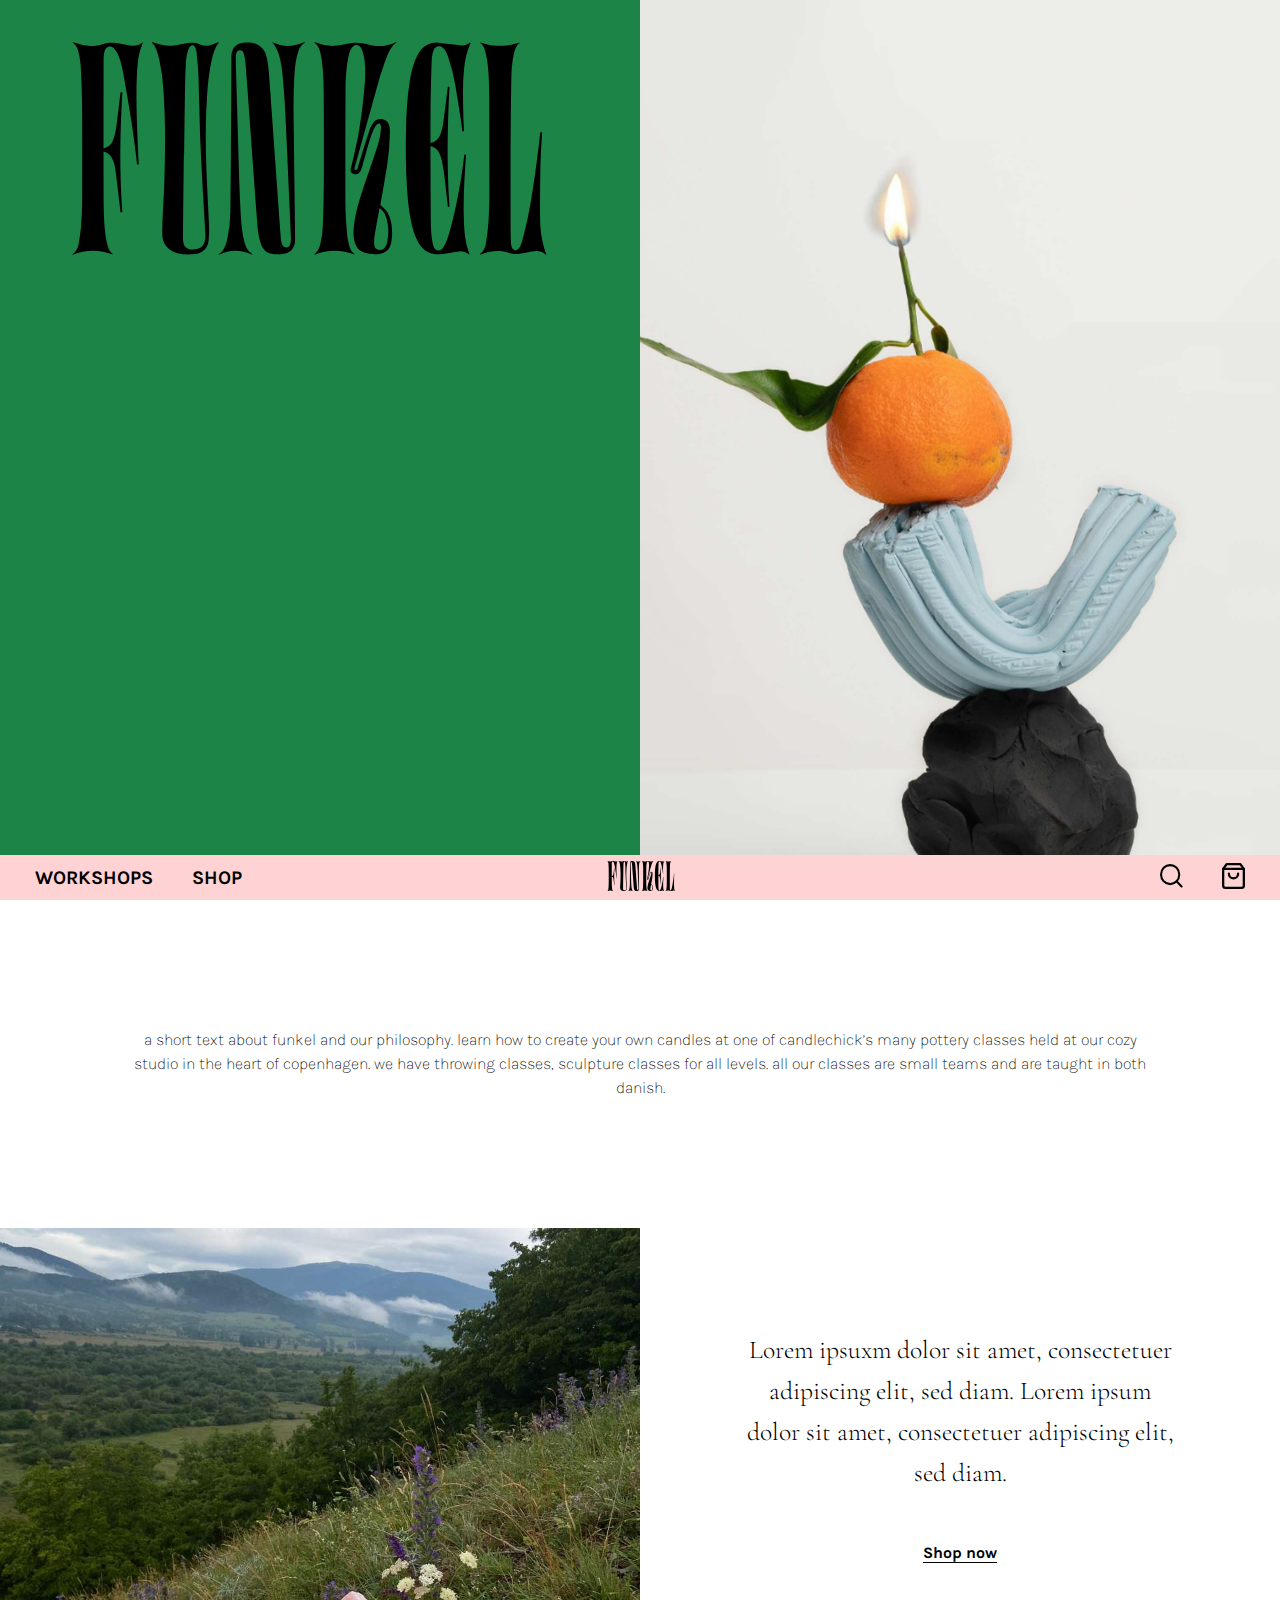
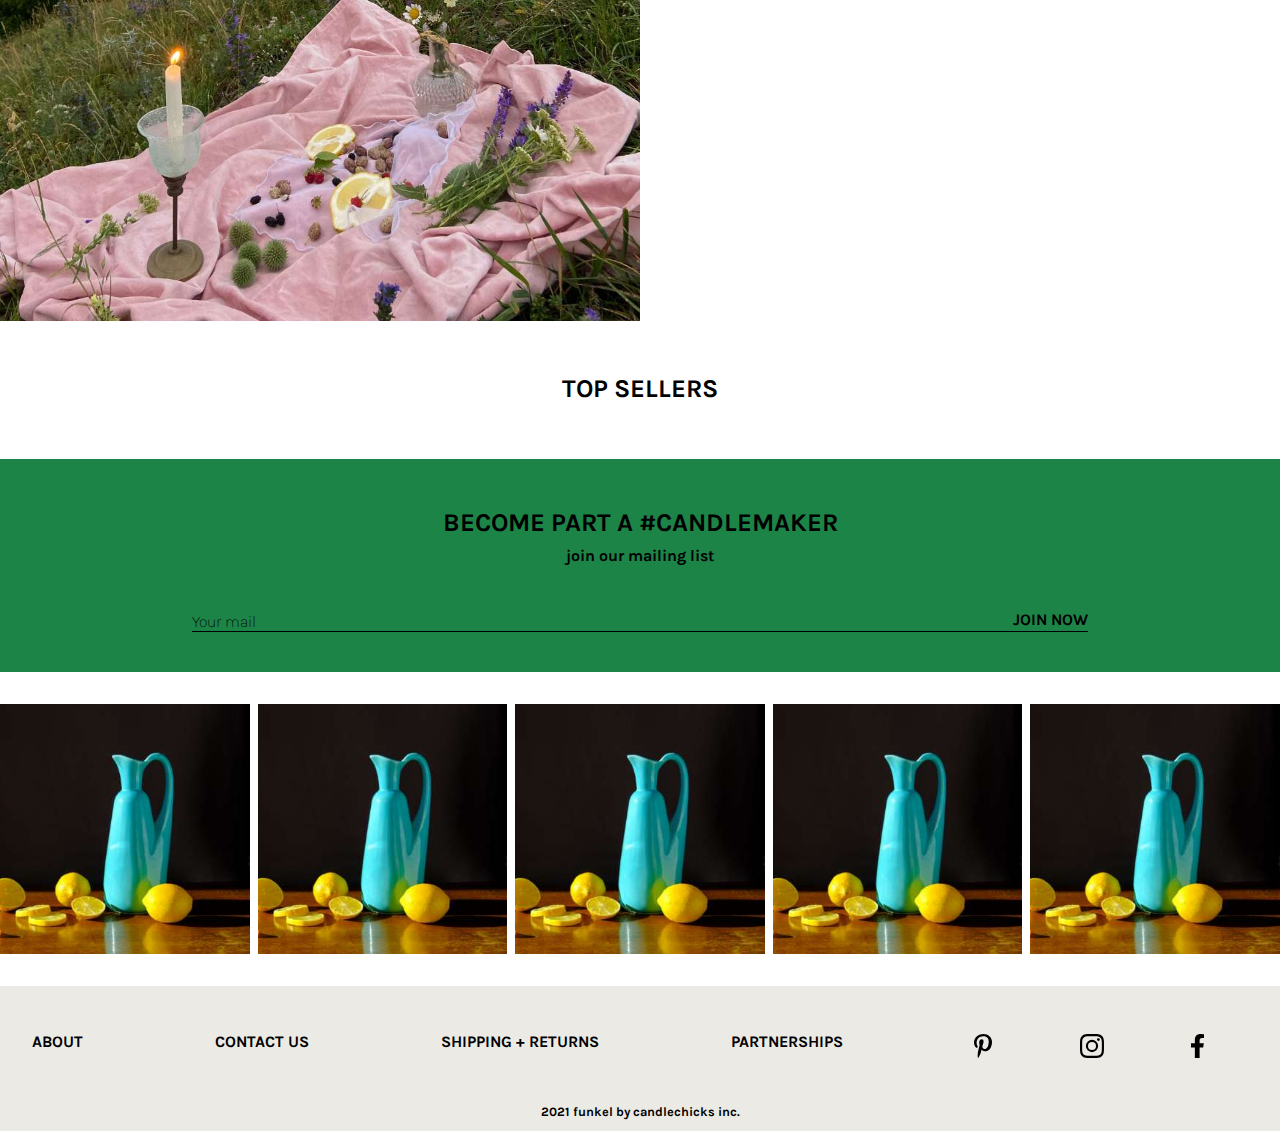
==== index.html @ 89925ea7 "mobile responsiveness + footer fixed" ====
<!DOCTYPE html>
<html lang="en">
  <head>
    <meta charset="UTF-8" />
    <meta name="viewport" content="width=device-width, initial-scale=1.0" />
    <title>Funkle - Home Page</title>
    <link rel="stylesheet" href="reset.css" />
    <link rel="stylesheet" href="style.css" />
    <link rel="stylesheet" href="home-style.css" />
    
  </head>
  <body>
    <section class="banner">
      <div class="greenBox"><img src=img/logo.svg>
        </div>
        <div  class="bannerImg"></div>
      </section>
      <header>
    <nav id="navbar" href="javascript:void(0)">
      <ul>
        <div class="navLeft"><li>
        <a href="">Workshops </a>
      </li>
        <li>
        <a class="navShop" href="">Shop
        </a>
      </li></div>
        <li><div class="logo">
        </a href=""><img src=img/logo.svg></div></div>
      </li>
        <div class="navRight"><li>
        <a href=""><img class="search" src=img/search.svg>
        </a>
        <li>
          <a href=""><img class="bag" src=img/shopping-bag.svg>
          </a>
      </li></div>
      </ul>
    </nav></header>
    <main>
        <h4 class="introText">A short text about Funkel and our philosophy. Learn how to create your own candles at one of Candlechick’s many pottery classes held at our cozy studio in the heart of Copenhagen. We have throwing classes, sculpture classes for all levels. All our classes are small teams and are taught in both Danish.</h4>
      <section class="moodBanner1"> 
      <div  class="bannerImg1"><img src=img/picnic.jpg alt="Orange whack candle">
        </div>
        <div class="beigeBox">
        <h2>Lorem ipsuxm dolor sit amet, consectetuer adipiscing elit, sed diam.
          Lorem ipsum dolor sit amet, consectetuer adipiscing elit, sed diam. </h2>
          <a>Shop now</a>
      </div>
      </section>
      <h1 class="h1TopSellers">Top sellers</h1>
      <section id="topSeller">
        <template id="producttemplate1">
          <article class="product">
              <a href="productview.html"
                ><div class="container">
                  <img
                    src="https://kea-alt-del.dk/t7/images/webp/640/1561.webp"
                    alt="women sweat proof t-shirt"
                  />
                </div>
                <div class="info">
                  <h3 class="h3style">Delhi</h3>
                  <p class="price">150KR</p>
                  <p class="collection">Pillar Collection</p>

                </div>
              </a>
            </article></template></section>
    </main>
    <footer>
      <div class="emailBanner">
        <h1 class="h1Email">BECOME PART A #CANDLEMAKER</h1>
        <h3 class="h3Email">Join our mailing list</h3>
        <div class="wrapEmailInput"><div class="emailInput"><p class="yourMail">Your mail</p><h3 class="joinNow">Join now</h3></div></div>
      </div>
      <div class="wrapper">
      <ul class="ul1">
      <li class="footerImg"><img src="img/footer-img.jpg"></li>
      <li class="footerImg"><img src="img/footer-img.jpg"></li>
      <li class="footerImg"><img src="img/footer-img.jpg"></li>
      <li class="footerImg" class="mobileHide"><img src="img/footer-img.jpg"></li>
      <li class="footerImg" class="mobileHide"><img src="img/footer-img.jpg"></li>
    </ul>
  </div>
      <div class="wrapperFooter">
      <ul class="ul2"><li class="footerInfo"><h3>About</h3></li>
    <li class="footerInfo"><h3>Contact us</h3></li>
    <li class="footerInfo"><h3>Shipping + returns</h3></li>
    <li class="footerInfo"><h3>Partnerships</h3></li></ul>
    <ul class="ul3"><li class="social"></li>
    <li class="social"><img src="img/pinterest-icon.svg"></li>
    <li class="social"><img src="img/instagram-icon.svg"></li>
    <li class="social"><img src="img/facebook-icon.svg"></li></ul></div>
  <h3 class="signature">2021 Funkel by Candlechicks Inc.</h3>
  </footer>
    <script src="nav.js"></script>
    <script src="topsellers.js"></script>
  </body>
</html>
---- style.css ----
@import url("https://fonts.googleapis.com/css2?family=Cormorant+Garamond&family=Karla:wght@300;700&display=swap");

* {
  box-sizing: border-box;
}
html {
  height: 100%;
width: 100vw;
overflow-x: hidden;}

img {
  max-width: 100%;
  height: auto;
}

:root {
  --bg-color: White;
  --link-color: rgb(36, 36, 36);
  --link-hover-color: black;
  --color-1: black;
  --color-2: #ffd3d3;
  --color-3: #1d8447;
  --color-4: #ed8012;
  --color-5: #ebeae5;
  --primary-font: "Karla", sans-serif;
  --secondary-font: "Cormorant Garamond", serif;
  --font-style: normal;
  --text-transform: uppercase;
  --main-text-color: black;
  --white-space: 1rem;
}
html {
  margin: 0;
  padding: 0;
}
body {
  margin: 0 0 0 0;
}
main {
  margin: 0 0 0 0;
  font-family: var(--primary-font);
  color: var(--color-1);
}

a {
  display: block;
  text-align: center;
  font-family: var(--primary-font);
  color: var(--color-1);
  text-decoration: underline;
  text-underline-position: under;
  font-weight: 700;
  font-size: 1em;
}

a:hover {
  font-style: italic;
  text-decoration: underline;
  text-underline-position: under;
}

/* sticky main nav below */

nav li a {
  list-style-type: none;
  display: block;
}

nav {
  position: absolute;
  width: 100vw;
  bottom: 0;
  z-index: 99;
}

.sticky {
  position: fixed;
  top: 0;
  width: 100%;
}

nav a {
  text-transform: uppercase;
  display: block;
  text-decoration: none;
  text-underline-position: under;
  padding: 0em 1em;
  display: inline-block;
  font-size: 1.2em;
}
nav ul {
  padding: 0vw;
  display: grid;
  grid-template-columns: 1fr 1fr 1fr;
  background-color: var(--color-2);
}

.navLeft {
  display: inline-flex;
  align-items: center;
  padding-left: 1em;
}

.navRight {
  display: inline-flex;
  align-items: center;
  justify-content: flex-end;
  padding-right: 1em;
}
.navRight li a {
  float: right;
  height: auto;
}

.bag {max-width: 1.2em;
  min-width: 1em;
}
.search {max-width: 1.2em;
  min-width: 1em;
}

.logo {text-align: center;
  height: 3em;
  margin-bottom: -0.2em;
}

.logo img {height: 100%;}
a .link {
  text-align: center;
}

/* burger menu below */
#menuToggle {
  position: absolute;
  z-index: 1;
  -webkit-user-select: none;
  user-select: none;
}

#menuToggle a {
  text-decoration: underline;
  color: #232323;
  transition: color 0.3s ease;
}

#menuToggle input {
  width: 40px;
  height: 34px;
  position: absolute;
  display: block;
  top: -10px;
  left: -5px;
  cursor: pointer;
  opacity: 0;
  z-index: 2;
  -webkit-touch-callout: none;
}

#menuToggle input:checked ~ ul {
  transform: none;
}
#menuToggle span {
  display: block;
  width: 34px;
  height: 3px;
  margin-bottom: 8px;
  position: relative;
  background: black;
  z-index: 1;
  transition: transform 0.3s ease-out;
  opacity: 0.3s ease;
}

#menuToggle span:first-child {
  transform-origin: bottom left;
}

#menuToggle span:nth-last-child(2) {
  transform-origin: bottom left;
  transform-origin: center;
}

#menuToggle input:checked ~ span {
  opacity: 1;
  transform-origin: center;
  transform: translate(0%, 350%) rotate(45deg);
  background: black;
}

#menuToggle input:checked ~ span:nth-last-child(3) {
  opacity: 0;
  transform: rotate(0deg);
}

#menuToggle input:checked ~ span:nth-last-child(2) {
  transform: translate(0%, -350%) rotate(-45deg);
}

#menu {
  display: grid;
  text-align: left;
  position: absolute;
  width: 100vw;
  margin: -4em 0vw 0vw -4em;
  padding: 20vw;
  background: #ededed;
  list-style-type: none;
  --webkit-font-smoothing: antialiased;
  transform-origin: 0% 0%;
  transform: translate(-100%, 0);
  transition: transform 0.4s ease-in-out;
}

#menu li {
  padding: 10px 0;
  font-size: 1em;
  display: inline;
}

button {
  border: 2px solid var(--color-1);
  padding: 1em 1.2em;
  border-radius: 1.5em;
  text-align: center;
  text-decoration: none;
  font: 1.25em/1 var(--primary-font);
  font-weight: bold;
  letter-spacing: 0.03em;
  text-transform: uppercase;
  transition: all 0.2s ease;
  cursor: pointer;
  margin: 1em 1em 1em 0em;
}

button:hover {
  background-color: var(--color-1);
  color: var(--bg-color);
  transform: scale(1.03);
}

button:active {
  background-color: var(--bg-color);
  color: var(--color-1);
}

button:focus,
button:active,
button:focus-within {
  outline: 0;
}

h1 {
  font-family: var(--primary-font);
  font-weight: bold;
  text-transform: uppercase;
  font-size: 1.6em;
}

h2 {
  padding: 4em 4em 2em 4em;
  font-family: var(--secondary-font);
  font-weight: 300;
  font-size: 1.6em;
  line-height: 1.6em;
  text-align:center;
}

h3 {
  font-size: 1em;
  font-family: var(--primary-font);
  font-weight: 300;
  text-transform: uppercase;
  font-weight: bold;
}

h4 {
  font-family: var(--primary-font);
  text-transform: uppercase;
  text-align: center;
  font-size: 1em;
  line-height: 1.5em;
  font-weight: bold;
}

h5{
  font-size: .8em;
  padding-left: .8em;
  line-height: 1.5em;
}


p {
  font-family: var(--primary-font);
  font-size: 1em;
  font-weight: 200;
  line-height: 1.2em;
}

/*footer styling below*/

.wrapEmailInput {display: grid;
  grid-template-columns: repeat(1fr);
  grid-template-areas:
  ". ym .";
}

.emailInput {grid-template-areas:ym;
  border-bottom: 1px black solid; }

.emailBanner {
  background-color: var(--color-3);
  padding-bottom: 2em;
  margin-bottom: 2em;
margin-top:2em}

.h1Email {text-align: center;
  padding-top: 2em;
  padding-bottom: 0.5em;}

.h3Email {text-align: center;
  text-transform: lowercase;padding-bottom: 3em;
;}

.wrapperFooter { display: grid;
  width: 100%;
  grid-template-columns: 4fr 2fr;
  padding: 2em;
  background-color: var(--color-5);
  padding-top: 3em;
}

.wrapEmailInput {/* text-align: center; */
   display: grid;
  grid-template-columns: 1fr 70vw 1fr;
  grid-template-areas:
  ". ei .";
}  

.emailInput {grid-area:ei;
  display: inline-flex;
  flex-wrap: wrap;
justify-content: space-between;
margin-bottom: 0.5em;}
.ul1  {display: grid;
  width: 100vw;
  grid-template-columns: 1fr 1fr 1fr 1fr 1fr;
  grid-column-gap: 0.5em;
}

.ul1 li {
  display: inline-flex; padding-bottom: 2em;
  }

.ul2 {display: flex;
  flex-wrap: wrap;
  justify-content: space-between;
}

.ul3 {display: flex;
  flex-wrap: wrap;
  justify-content: space-around;
}

.ul3 img {max-height: 1.5em;}

.signature {font-size:0.8em; text-align: center;text-transform: lowercase;padding: 1em;background-color: var(--color-5)};

@media only screen and (max-width: 700px) { 
  h2, h3, h4, h5, p {
  font-size: 1em;}
}
---- home-style.css ----
/* img {
  max-width: 100%;
  height: auto;
} */

main {overflow-x: hidden;}


.banner {display: grid;
  grid-template-columns: 1fr 1fr;
  overflow: hidden;
  height: 100vh;
}
  
  .bannerImg {
  background-image: url(img/home-whack6.jpg);
  background-attachment:scroll;
  transform: scale(1.5);
    background-position: center center;
    z-index: 2;
    background-repeat: no-repeat;
    background-size: cover;
    height: 100%;
    width: 100%;
    margin-top: -8em;
    
  }

.greenBox {
  top: 0;
  background-color: var(--color-3);
  z-index: 4;
  height: 100%;
  width: 100%;
   }

.greenBox img { position: absolute;
height: 26.5vw;
width: auto;



/* 
.bannerImg {
  background-color: var(--color-6);
  height: 100vh;
}

.bannerImg img {
  /* padding-top: -2em; */
  /* margin-top: calc(0
  .9em - 11vw);  */
  /* max-height: 100%;
  transform: scale(2); */
  
}

.moodBanner1 {
  display: grid;
  grid-template-columns: 1fr 1fr;
}

.beigeBox {
  background-color: var(--color-6);
  z-index: 3;
}

h4 {text-transform: lowercase;
  font-weight: lighter;
  margin: 10vw;
}

/*styling top sellers*/



#wrapper {
  background-color: var(--color-4);
  padding-top: 20px;
  padding-bottom: 20px;
  margin: 0 0 0 0;
}
#wrapper p {
  font-family: var(--secondary-font);
  font-size: 1em;
  text-align: center;
  padding: 0 10vw 0 10vw;
}

#filtersandproductlist {
  display: grid;
  grid-template-columns: 1fr 3fr;
}
#filters {
  padding: 12px 50px;
}

#productlist {
  display: grid;
  grid-template-columns: repeat(auto-fit, minmax(300px, 1fr));
  grid-gap: 1rem;
}

/* product */

.h1TopSellers {text-align: center;padding-top: 2em; padding-bottom:1em;}

article img {
  max-width: 100%;
}
.product a {
  text-decoration: none;
  text-underline-position: none;
}
.product {
  /* margin: 1rem 0.2rem; */
}
.info {
  display: grid;
  grid-template-columns: 4fr 1fr;
  text-align: left;
}
 .container img {width: 100%;}  

.container {background-color:var(--color-5);
  max-height: 100%;height: calc((100vw - 1.5em)/4*(1.2));
  overflow:hidden;}
article h2 {
  font-size: 1.2rem;
  margin-top: 0;
  margin-bottom: 5px;
  font-family: var(--primary-font);
  font-weight: 300;
  font-weight: bold;
}

article .collection {
  margin-top: 5px;
}

.h3style {
  margin-top: 0;
  margin-bottom: 5px;
}
#filters ul {
  list-style: none;
}

#topSeller {
  display: grid;
  width: 100vw;
  grid-template-columns: 1fr 1fr 1fr 1fr;
  grid-column-gap: 0.5em;
}

  @media only screen and (max-width: 700px) {
    .banner {
      display: flex;
      flex-wrap: wrap;
      overflow: hidden;
    }
      
    .mobileHide {display: none;}

      .bannerImg { transform: scale(1);
      background-image: url(img/home-whack6.jpg);
      background-attachment:scroll;
        background-position: center center;
        z-index: 2;
        background-repeat: no-repeat;
        background-size: cover;
        height: 100%;
        width: 100%;
        margin-top: -10em;
      }
  
    .greenBox {
      top: 0;
      background-color: var(--color-3);
      z-index: 4;
      height: 40%;
      width: 100%;
       }

    .greenBox img { position:relative; display: inline-flex;
      align-items: center;
    height: 100%;
  width: 100%;}

    h1 {
      font-family: var(--primary-font);
      font-weight: bold;
      text-transform: uppercase;
      font-size: 1.4em;
    }
  
    section {
        display: flex;
        flex-wrap: wrap;
    }
  
    h2, h3, h4, h5, p{
      font-size: 1em;
    }
  
    li {font-size: 0.8em;}

  }
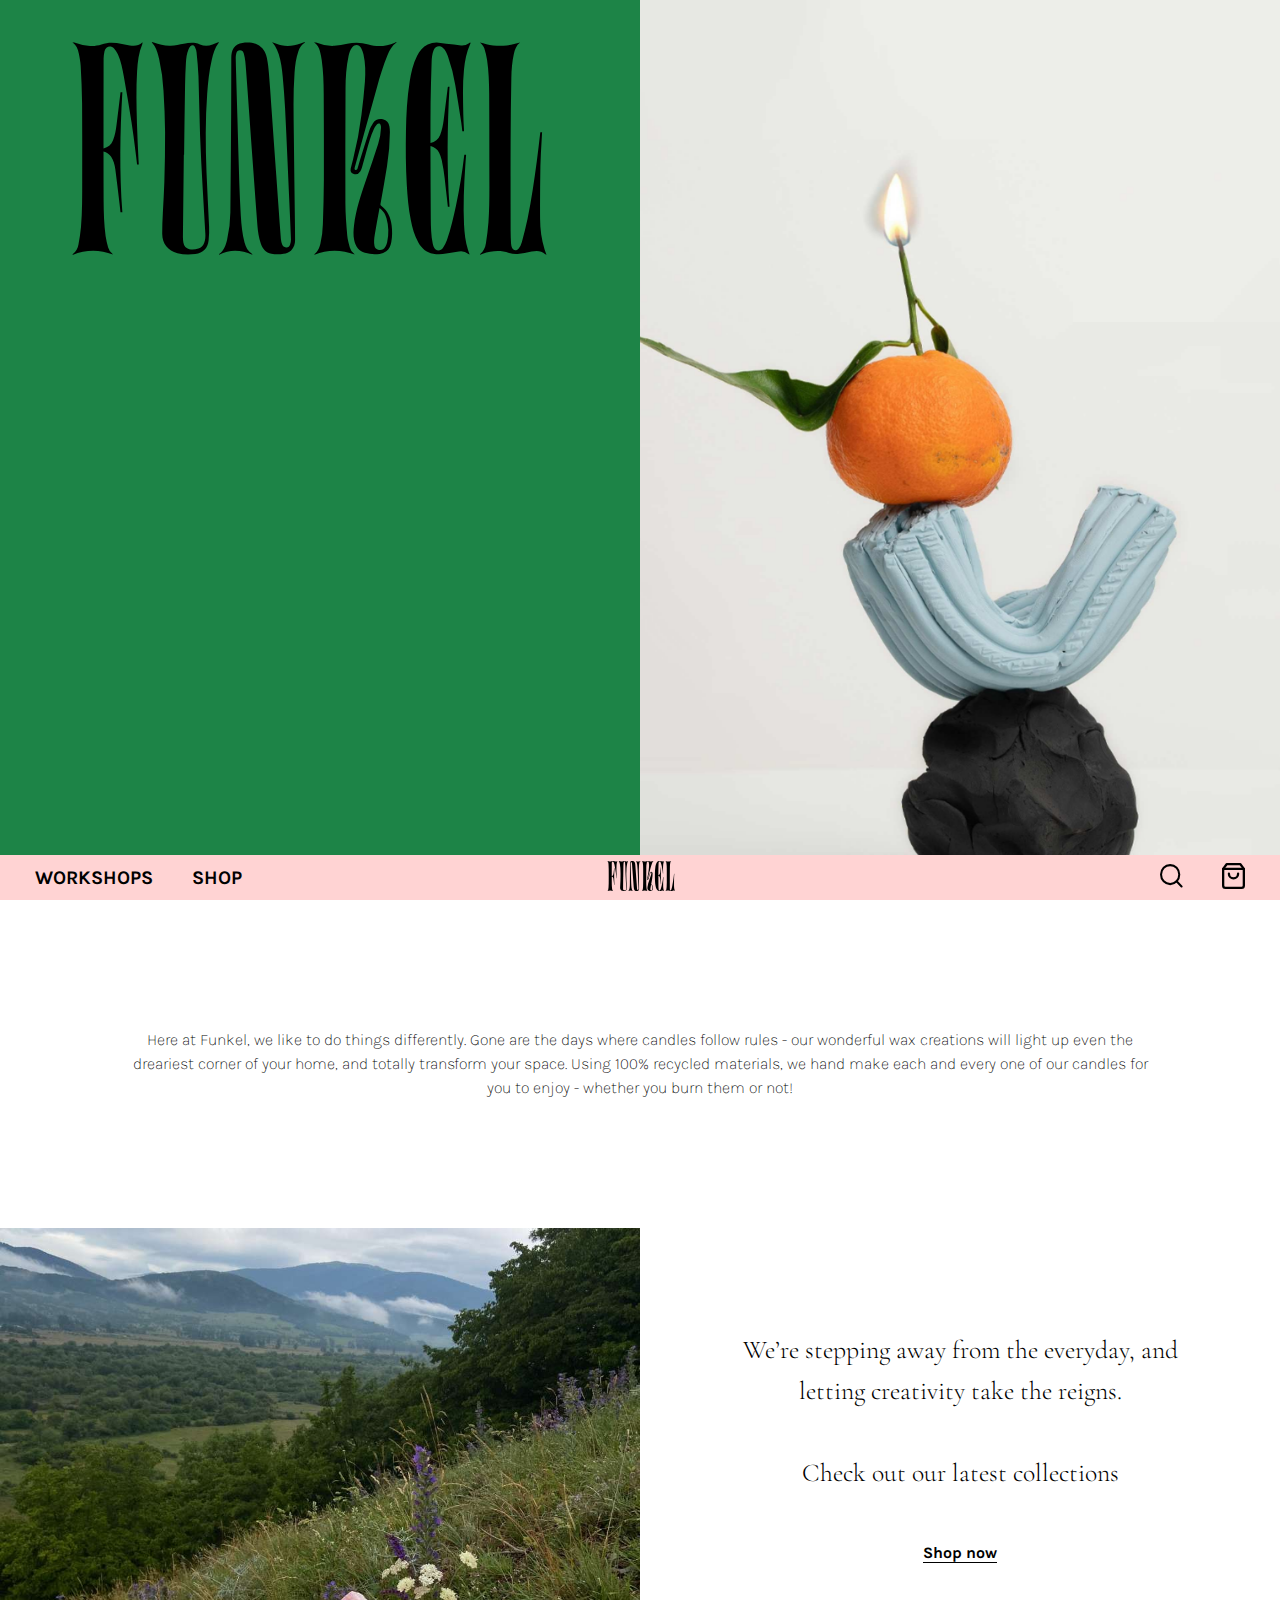
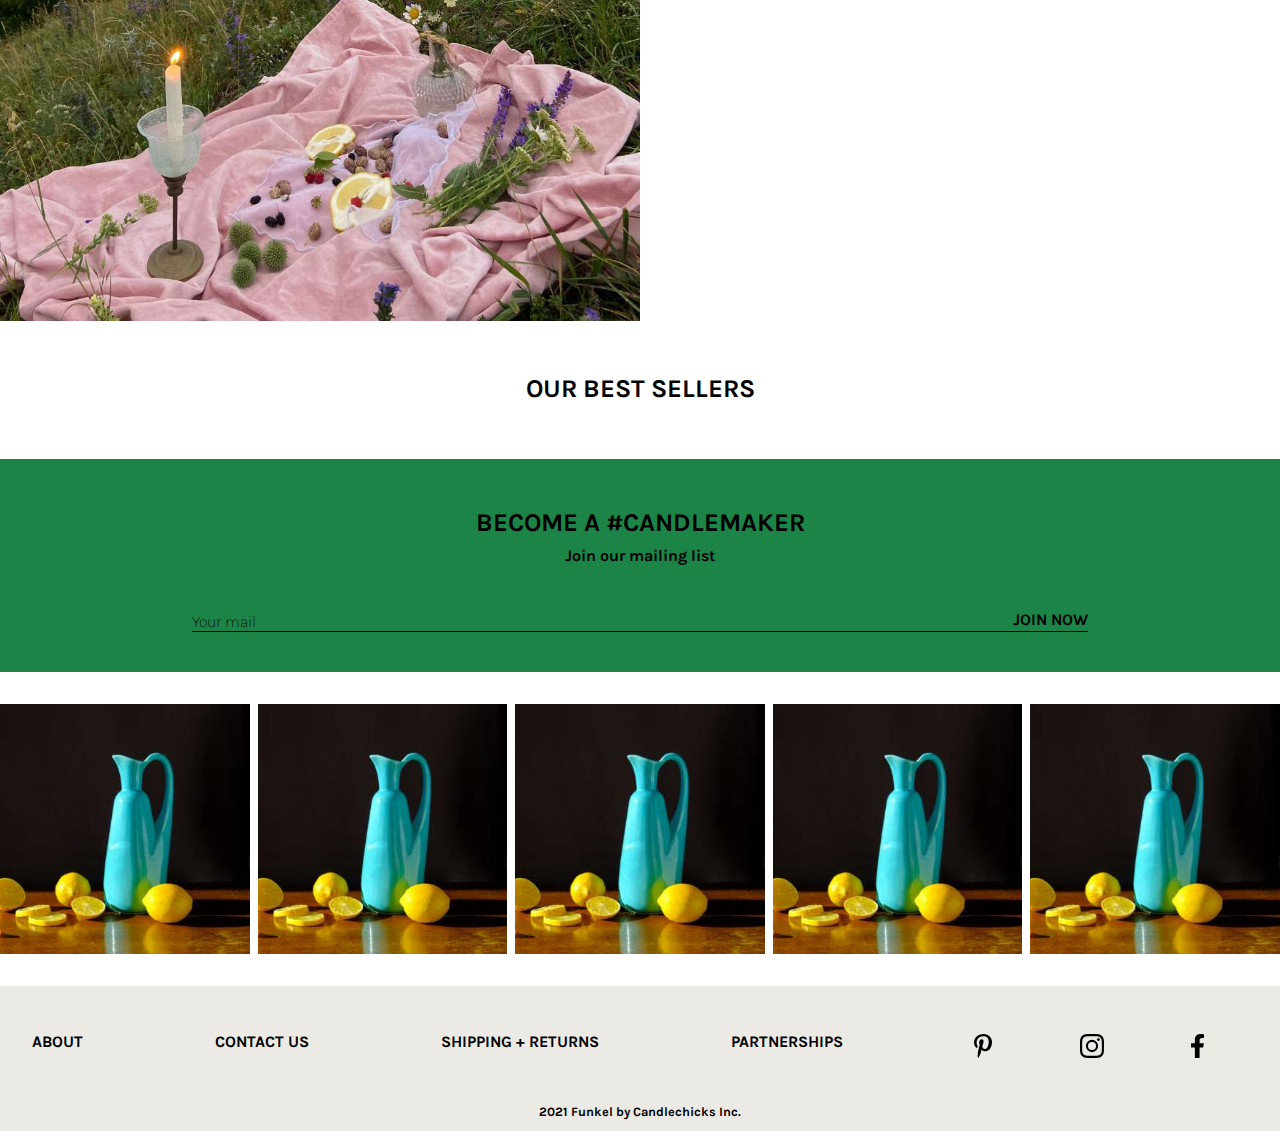
==== commit eb9d82c3: "adjusted text content and some styling" ====
--- a/index.html
+++ b/index.html
@@ -38,17 +38,18 @@
       </ul>
     </nav></header>
     <main>
-        <h4 class="introText">A short text about Funkel and our philosophy. Learn how to create your own candles at one of Candlechick’s many pottery classes held at our cozy studio in the heart of Copenhagen. We have throwing classes, sculpture classes for all levels. All our classes are small teams and are taught in both Danish.</h4>
+        <h4 class="introText">Here at Funkel, we like to do things differently. Gone are the days where candles follow rules - our wonderful wax creations will light up even the dreariest corner of your home, and totally transform your space. Using 100% recycled materials, we hand make each and every one of our candles for you to enjoy - whether you burn them or not!</h4>
       <section class="moodBanner1"> 
       <div  class="bannerImg1"><img src=img/picnic.jpg alt="Orange whack candle">
         </div>
         <div class="beigeBox">
-        <h2>Lorem ipsuxm dolor sit amet, consectetuer adipiscing elit, sed diam.
-          Lorem ipsum dolor sit amet, consectetuer adipiscing elit, sed diam. </h2>
+        <h2>We’re stepping away from the everyday, and letting creativity take the reigns. <br><br>
+
+          Check out our latest collections </h2>
           <a>Shop now</a>
       </div>
       </section>
-      <h1 class="h1TopSellers">Top sellers</h1>
+      <h1 class="h1TopSellers">Our Best Sellers</h1>
       <section id="topSeller">
         <template id="producttemplate1">
           <article class="product">
@@ -70,7 +71,7 @@
     </main>
     <footer>
       <div class="emailBanner">
-        <h1 class="h1Email">BECOME PART A #CANDLEMAKER</h1>
+        <h1 class="h1Email">BECOME A #CANDLEMAKER</h1>
         <h3 class="h3Email">Join our mailing list</h3>
         <div class="wrapEmailInput"><div class="emailInput"><p class="yourMail">Your mail</p><h3 class="joinNow">Join now</h3></div></div>
       </div>
@@ -85,8 +86,8 @@
   </div>
       <div class="wrapperFooter">
       <ul class="ul2"><li class="footerInfo"><h3>About</h3></li>
-    <li class="footerInfo"><h3>Contact us</h3></li>
-    <li class="footerInfo"><h3>Shipping + returns</h3></li>
+    <li class="footerInfo"><h3>Contact Us</h3></li>
+    <li class="footerInfo"><h3>Shipping + Returns</h3></li>
     <li class="footerInfo"><h3>Partnerships</h3></li></ul>
     <ul class="ul3"><li class="social"></li>
     <li class="social"><img src="img/pinterest-icon.svg"></li>
--- a/style.css
+++ b/style.css
@@ -5,8 +5,9 @@
 }
 html {
   height: 100%;
-width: 100vw;
-overflow-x: hidden;}
+  width: 100vw;
+  overflow-x: hidden;
+}
 
 img {
   max-width: 100%;
@@ -112,19 +113,24 @@
   height: auto;
 }
 
-.bag {max-width: 1.2em;
+.bag {
+  max-width: 1.2em;
   min-width: 1em;
 }
-.search {max-width: 1.2em;
+.search {
+  max-width: 1.2em;
   min-width: 1em;
 }
 
-.logo {text-align: center;
+.logo {
+  text-align: center;
   height: 3em;
   margin-bottom: -0.2em;
 }
 
-.logo img {height: 100%;}
+.logo img {
+  height: 100%;
+}
 a .link {
   text-align: center;
 }
@@ -218,18 +224,33 @@
 }
 
 button {
-  border: 2px solid var(--color-1);
+  border: 1px solid var(--color-1);
   padding: 1em 1.2em;
   border-radius: 1.5em;
   text-align: center;
   text-decoration: none;
-  font: 1.25em/1 var(--primary-font);
+  font: 1em/1 var(--primary-font);
   font-weight: bold;
   letter-spacing: 0.03em;
   text-transform: uppercase;
   transition: all 0.2s ease;
   cursor: pointer;
   margin: 1em 1em 1em 0em;
+}
+.button2 {
+  border: none;
+  padding: 1em 1.2em;
+  border-radius: 1.5em;
+  text-align: center;
+  text-decoration: none;
+  font: 1em/1 var(--primary-font);
+  font-weight: bold;
+  letter-spacing: 0.03em;
+  text-transform: uppercase;
+  transition: all 0.2s ease;
+  cursor: pointer;
+  margin: 1em 1em 1em 0em;
+  background-color: var(--color-4);
 }
 
 button:hover {
@@ -262,7 +283,7 @@
   font-weight: 300;
   font-size: 1.6em;
   line-height: 1.6em;
-  text-align:center;
+  text-align: center;
 }
 
 h3 {
@@ -282,12 +303,11 @@
   font-weight: bold;
 }
 
-h5{
-  font-size: .8em;
-  padding-left: .8em;
+h5 {
+  font-size: 0.8em;
+  padding-left: 0.8em;
   line-height: 1.5em;
 }
-
 
 p {
   font-family: var(--primary-font);
@@ -298,30 +318,38 @@
 
 /*footer styling below*/
 
-.wrapEmailInput {display: grid;
+.wrapEmailInput {
+  display: grid;
   grid-template-columns: repeat(1fr);
-  grid-template-areas:
-  ". ym .";
-}
-
-.emailInput {grid-template-areas:ym;
-  border-bottom: 1px black solid; }
+  grid-template-areas: ". ym .";
+}
+
+.emailInput {
+  grid-template-areas: ym;
+  border-bottom: 1px black solid;
+}
 
 .emailBanner {
   background-color: var(--color-3);
   padding-bottom: 2em;
   margin-bottom: 2em;
-margin-top:2em}
-
-.h1Email {text-align: center;
+  margin-top: 2em;
+}
+
+.h1Email {
+  text-align: center;
   padding-top: 2em;
-  padding-bottom: 0.5em;}
-
-.h3Email {text-align: center;
-  text-transform: lowercase;padding-bottom: 3em;
-;}
-
-.wrapperFooter { display: grid;
+  padding-bottom: 0.5em;
+}
+
+.h3Email {
+  text-align: center;
+  text-transform: none;
+  padding-bottom: 3em;
+}
+
+.wrapperFooter {
+  display: grid;
   width: 100%;
   grid-template-columns: 4fr 2fr;
   padding: 2em;
@@ -329,43 +357,62 @@
   padding-top: 3em;
 }
 
-.wrapEmailInput {/* text-align: center; */
-   display: grid;
+.wrapEmailInput {
+  /* text-align: center; */
+  display: grid;
   grid-template-columns: 1fr 70vw 1fr;
-  grid-template-areas:
-  ". ei .";
-}  
-
-.emailInput {grid-area:ei;
+  grid-template-areas: ". ei .";
+}
+
+.emailInput {
+  grid-area: ei;
   display: inline-flex;
   flex-wrap: wrap;
-justify-content: space-between;
-margin-bottom: 0.5em;}
-.ul1  {display: grid;
+  justify-content: space-between;
+  margin-bottom: 0.5em;
+}
+.ul1 {
+  display: grid;
   width: 100vw;
   grid-template-columns: 1fr 1fr 1fr 1fr 1fr;
   grid-column-gap: 0.5em;
 }
 
 .ul1 li {
-  display: inline-flex; padding-bottom: 2em;
-  }
-
-.ul2 {display: flex;
+  display: inline-flex;
+  padding-bottom: 2em;
+}
+
+.ul2 {
+  display: flex;
   flex-wrap: wrap;
   justify-content: space-between;
 }
 
-.ul3 {display: flex;
+.ul3 {
+  display: flex;
   flex-wrap: wrap;
   justify-content: space-around;
 }
 
-.ul3 img {max-height: 1.5em;}
-
-.signature {font-size:0.8em; text-align: center;text-transform: lowercase;padding: 1em;background-color: var(--color-5)};
-
-@media only screen and (max-width: 700px) { 
-  h2, h3, h4, h5, p {
-  font-size: 1em;}
-}+.ul3 img {
+  max-height: 1.5em;
+}
+
+.signature {
+  font-size: 0.8em;
+  text-align: center;
+  text-transform: none;
+  padding: 1em;
+  background-color: var(--color-5);
+}
+
+@media only screen and (max-width: 700px) {
+  h2,
+  h3,
+  h4,
+  h5,
+  p {
+    font-size: 1em;
+  }
+}
--- a/home-style.css
+++ b/home-style.css
@@ -3,28 +3,29 @@
   height: auto;
 } */
 
-main {overflow-x: hidden;}
-
-
-.banner {display: grid;
+main {
+  overflow-x: hidden;
+}
+
+.banner {
+  display: grid;
   grid-template-columns: 1fr 1fr;
   overflow: hidden;
   height: 100vh;
 }
-  
-  .bannerImg {
+
+.bannerImg {
   background-image: url(img/home-whack6.jpg);
-  background-attachment:scroll;
+  background-attachment: scroll;
   transform: scale(1.5);
-    background-position: center center;
-    z-index: 2;
-    background-repeat: no-repeat;
-    background-size: cover;
-    height: 100%;
-    width: 100%;
-    margin-top: -8em;
-    
-  }
+  background-position: center center;
+  z-index: 2;
+  background-repeat: no-repeat;
+  background-size: cover;
+  height: 100%;
+  width: 100%;
+  margin-top: -8em;
+}
 
 .greenBox {
   top: 0;
@@ -32,15 +33,14 @@
   z-index: 4;
   height: 100%;
   width: 100%;
-   }
-
-.greenBox img { position: absolute;
-height: 26.5vw;
-width: auto;
-
-
-
-/* 
+}
+
+.greenBox img {
+  position: absolute;
+  height: 26.5vw;
+  width: auto;
+
+  /* 
 .bannerImg {
   background-color: var(--color-6);
   height: 100vh;
@@ -52,7 +52,6 @@
   .9em - 11vw);  */
   /* max-height: 100%;
   transform: scale(2); */
-  
 }
 
 .moodBanner1 {
@@ -65,14 +64,13 @@
   z-index: 3;
 }
 
-h4 {text-transform: lowercase;
+h4 {
+  text-transform: none;
   font-weight: lighter;
   margin: 10vw;
 }
 
 /*styling top sellers*/
-
-
 
 #wrapper {
   background-color: var(--color-4);
@@ -103,7 +101,11 @@
 
 /* product */
 
-.h1TopSellers {text-align: center;padding-top: 2em; padding-bottom:1em;}
+.h1TopSellers {
+  text-align: center;
+  padding-top: 2em;
+  padding-bottom: 1em;
+}
 
 article img {
   max-width: 100%;
@@ -120,11 +122,16 @@
   grid-template-columns: 4fr 1fr;
   text-align: left;
 }
- .container img {width: 100%;}  
-
-.container {background-color:var(--color-5);
-  max-height: 100%;height: calc((100vw - 1.5em)/4*(1.2));
-  overflow:hidden;}
+.container img {
+  width: 100%;
+}
+
+.container {
+  background-color: var(--color-5);
+  max-height: 100%;
+  height: calc((100vw - 1.5em) / 4 * (1.2));
+  overflow: hidden;
+}
 article h2 {
   font-size: 1.2rem;
   margin-top: 0;
@@ -153,58 +160,67 @@
   grid-column-gap: 0.5em;
 }
 
-  @media only screen and (max-width: 700px) {
-    .banner {
-      display: flex;
-      flex-wrap: wrap;
-      overflow: hidden;
-    }
-      
-    .mobileHide {display: none;}
-
-      .bannerImg { transform: scale(1);
-      background-image: url(img/home-whack6.jpg);
-      background-attachment:scroll;
-        background-position: center center;
-        z-index: 2;
-        background-repeat: no-repeat;
-        background-size: cover;
-        height: 100%;
-        width: 100%;
-        margin-top: -10em;
-      }
-  
-    .greenBox {
-      top: 0;
-      background-color: var(--color-3);
-      z-index: 4;
-      height: 40%;
-      width: 100%;
-       }
-
-    .greenBox img { position:relative; display: inline-flex;
-      align-items: center;
+@media only screen and (max-width: 700px) {
+  .banner {
+    display: flex;
+    flex-wrap: wrap;
+    overflow: hidden;
+  }
+
+  .mobileHide {
+    display: none;
+  }
+
+  .bannerImg {
+    transform: scale(1);
+    background-image: url(img/home-whack6.jpg);
+    background-attachment: scroll;
+    background-position: center center;
+    z-index: 2;
+    background-repeat: no-repeat;
+    background-size: cover;
     height: 100%;
-  width: 100%;}
-
-    h1 {
-      font-family: var(--primary-font);
-      font-weight: bold;
-      text-transform: uppercase;
-      font-size: 1.4em;
-    }
-  
-    section {
-        display: flex;
-        flex-wrap: wrap;
-    }
-  
-    h2, h3, h4, h5, p{
-      font-size: 1em;
-    }
-  
-    li {font-size: 0.8em;}
-
-  }
-     
-  
+    width: 100%;
+    margin-top: -10em;
+  }
+
+  .greenBox {
+    top: 0;
+    background-color: var(--color-3);
+    z-index: 4;
+    height: 40%;
+    width: 100%;
+  }
+
+  .greenBox img {
+    position: relative;
+    display: inline-flex;
+    align-items: center;
+    height: 100%;
+    width: 100%;
+  }
+
+  h1 {
+    font-family: var(--primary-font);
+    font-weight: bold;
+    text-transform: uppercase;
+    font-size: 1.4em;
+  }
+
+  section {
+    display: flex;
+    flex-wrap: wrap;
+  }
+
+  h2,
+  h3,
+  h4,
+  h5,
+  p {
+    font-size: 1em;
+  }
+
+  li {
+    font-size: 0.8em;
+  }
+}
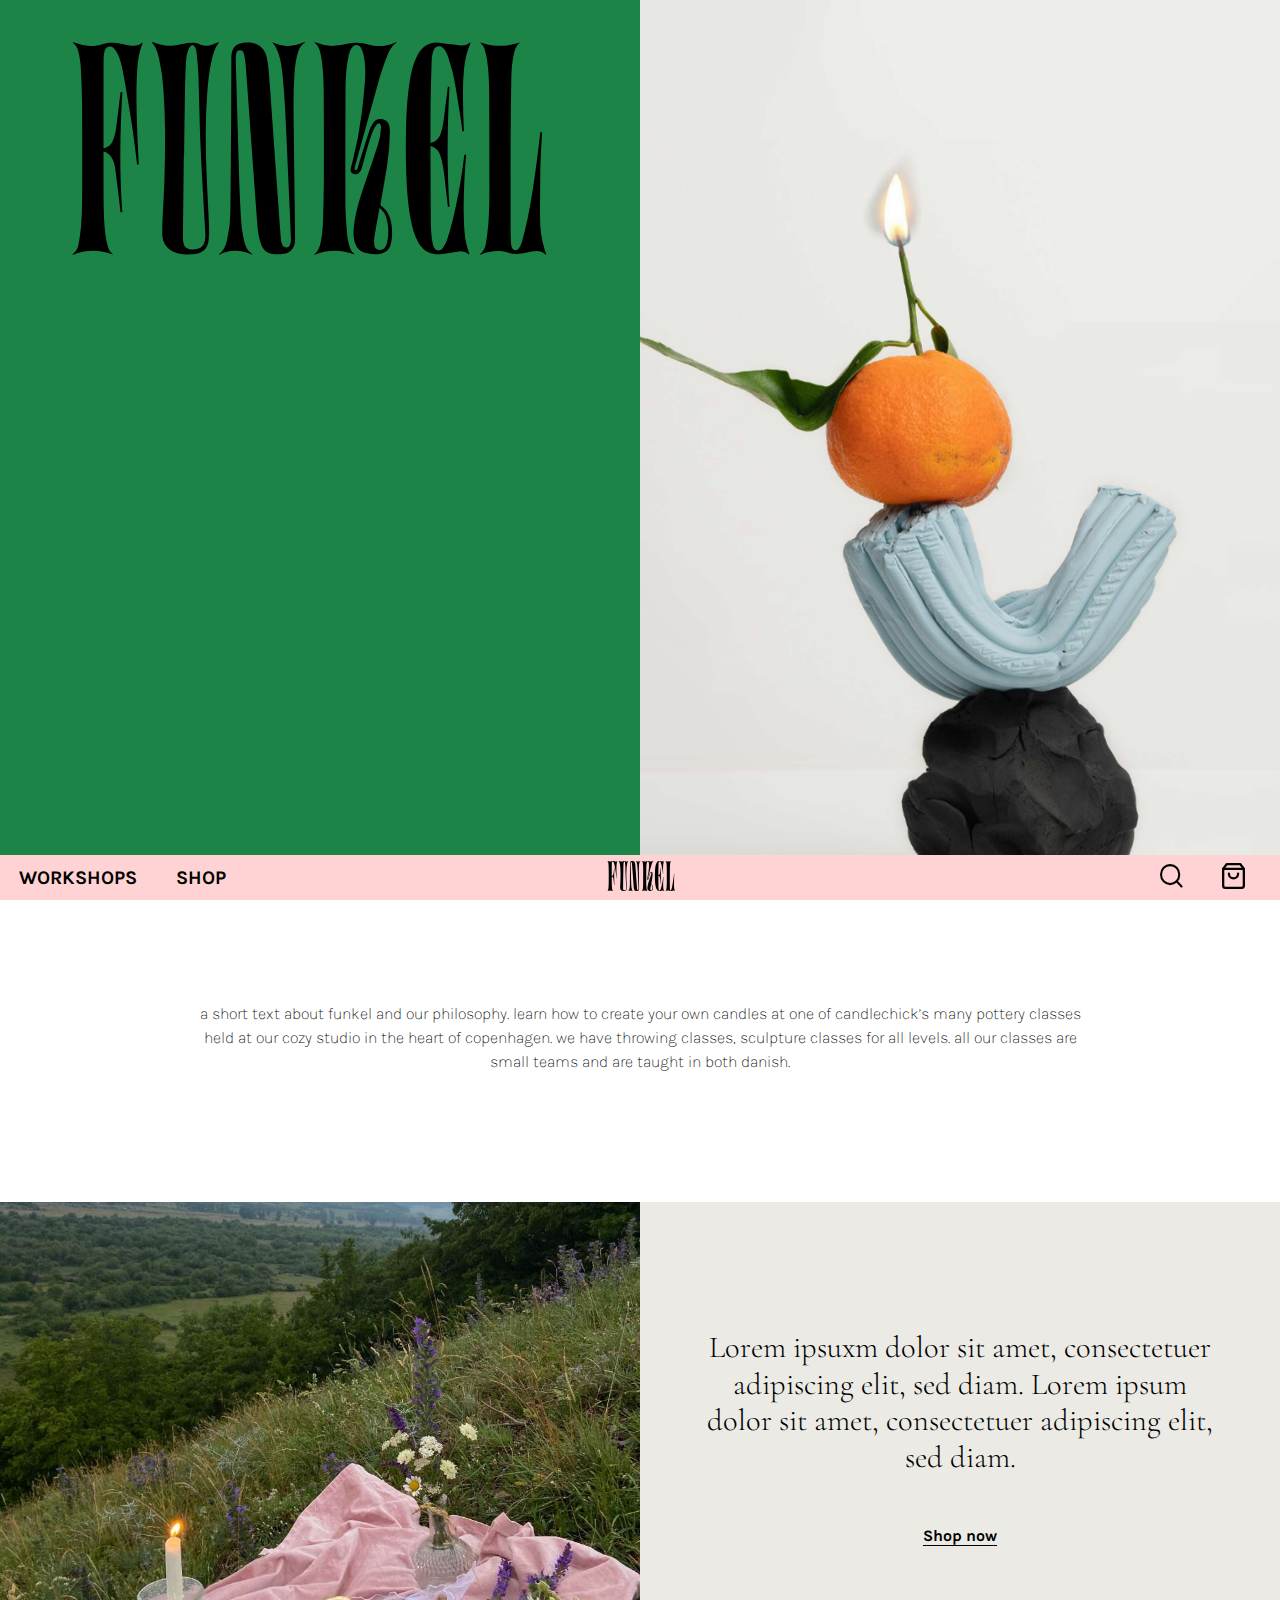
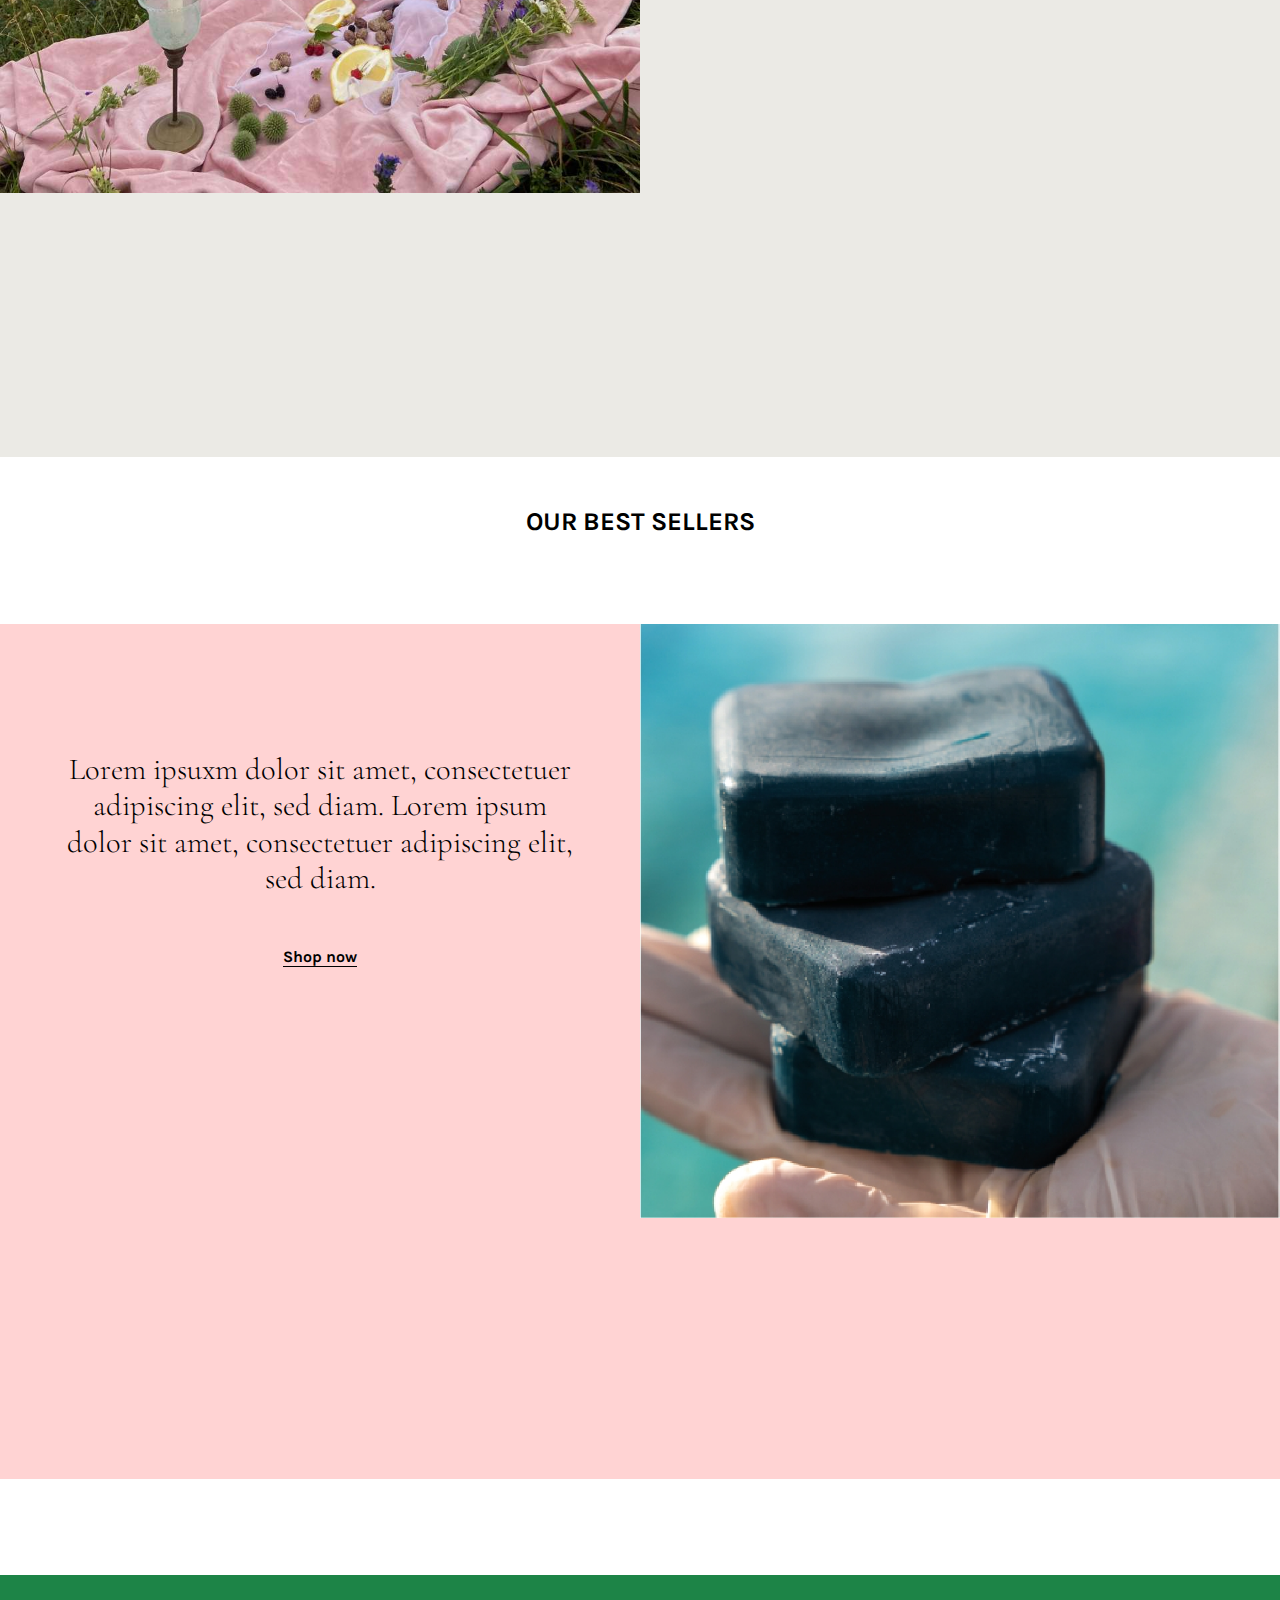
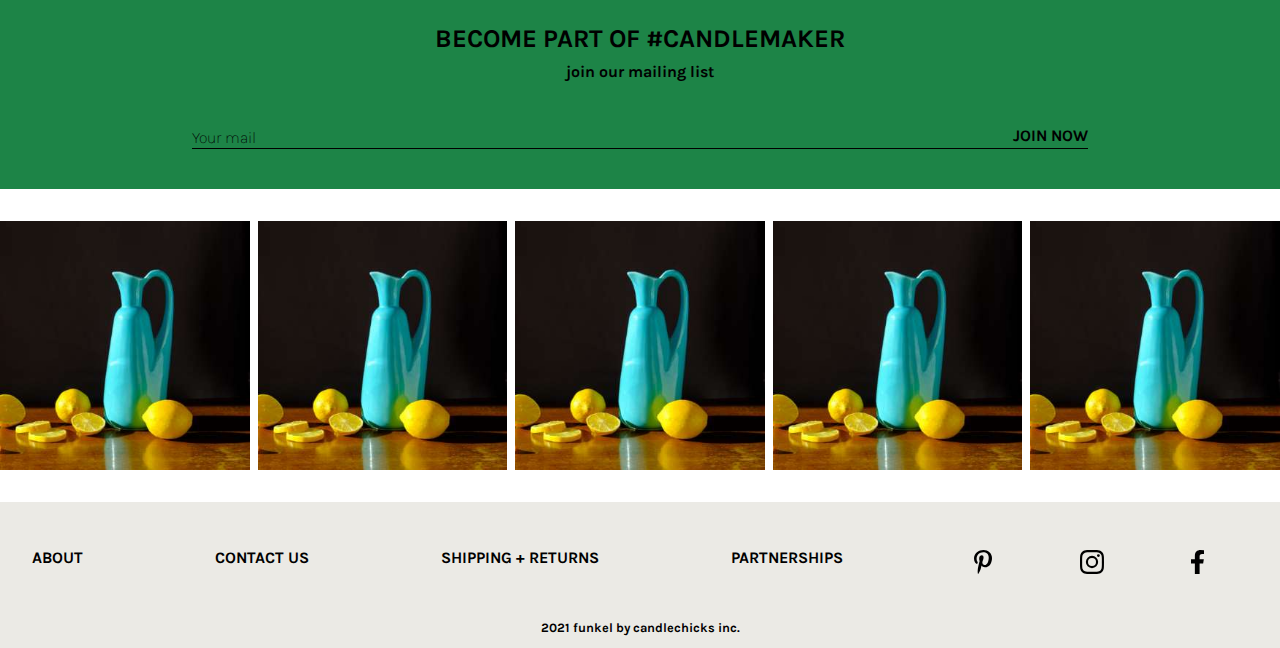
==== commit e8110697: "making extra mood section" ====
--- a/index.html
+++ b/index.html
@@ -22,7 +22,7 @@
         <a href="">Workshops </a>
       </li>
         <li>
-        <a class="navShop" href="">Shop
+        <a href="productlist.html"class="navShop" href="">Shop
         </a>
       </li></div>
         <li><div class="logo">
@@ -38,18 +38,17 @@
       </ul>
     </nav></header>
     <main>
-        <h4 class="introText">Here at Funkel, we like to do things differently. Gone are the days where candles follow rules - our wonderful wax creations will light up even the dreariest corner of your home, and totally transform your space. Using 100% recycled materials, we hand make each and every one of our candles for you to enjoy - whether you burn them or not!</h4>
+        <h4 class="introText">A short text about Funkel and our philosophy. Learn how to create your own candles at one of Candlechick’s many pottery classes held at our cozy studio in the heart of Copenhagen. We have throwing classes, sculpture classes for all levels. All our classes are small teams and are taught in both Danish.</h4>
       <section class="moodBanner1"> 
       <div  class="bannerImg1"><img src=img/picnic.jpg alt="Orange whack candle">
         </div>
         <div class="beigeBox">
-        <h2>We’re stepping away from the everyday, and letting creativity take the reigns. <br><br>
-
-          Check out our latest collections </h2>
+        <h2>Lorem ipsuxm dolor sit amet, consectetuer adipiscing elit, sed diam.
+          Lorem ipsum dolor sit amet, consectetuer adipiscing elit, sed diam. </h2>
           <a>Shop now</a>
       </div>
       </section>
-      <h1 class="h1TopSellers">Our Best Sellers</h1>
+      <h1 class="h1TopSellers">Our best sellers</h1>
       <section id="topSeller">
         <template id="producttemplate1">
           <article class="product">
@@ -68,10 +67,19 @@
                 </div>
               </a>
             </article></template></section>
+            <section class="moodBanner2"> 
+                <div class="beigeBox">
+                <h2>Lorem ipsuxm dolor sit amet, consectetuer adipiscing elit, sed diam.
+                  Lorem ipsum dolor sit amet, consectetuer adipiscing elit, sed diam. </h2>
+                  <a>Shop now</a>
+              </div>
+              <div  class="bannerImg1"><img src=img/hand.jpg alt="Orange whack candle">
+              </div>
+              </section>
     </main>
     <footer>
       <div class="emailBanner">
-        <h1 class="h1Email">BECOME A #CANDLEMAKER</h1>
+        <h1 class="h1Email">BECOME PART OF #CANDLEMAKER</h1>
         <h3 class="h3Email">Join our mailing list</h3>
         <div class="wrapEmailInput"><div class="emailInput"><p class="yourMail">Your mail</p><h3 class="joinNow">Join now</h3></div></div>
       </div>
@@ -86,8 +94,8 @@
   </div>
       <div class="wrapperFooter">
       <ul class="ul2"><li class="footerInfo"><h3>About</h3></li>
-    <li class="footerInfo"><h3>Contact Us</h3></li>
-    <li class="footerInfo"><h3>Shipping + Returns</h3></li>
+    <li class="footerInfo"><h3>Contact us</h3></li>
+    <li class="footerInfo"><h3>Shipping + returns</h3></li>
     <li class="footerInfo"><h3>Partnerships</h3></li></ul>
     <ul class="ul3"><li class="social"></li>
     <li class="social"><img src="img/pinterest-icon.svg"></li>
--- a/style.css
+++ b/style.css
@@ -5,9 +5,8 @@
 }
 html {
   height: 100%;
-  width: 100vw;
-  overflow-x: hidden;
-}
+width: 100vw;
+overflow-x: hidden;}
 
 img {
   max-width: 100%;
@@ -99,7 +98,6 @@
 .navLeft {
   display: inline-flex;
   align-items: center;
-  padding-left: 1em;
 }
 
 .navRight {
@@ -113,24 +111,19 @@
   height: auto;
 }
 
-.bag {
-  max-width: 1.2em;
+.bag {max-width: 1.2em;
   min-width: 1em;
 }
-.search {
-  max-width: 1.2em;
+.search {max-width: 1.2em;
   min-width: 1em;
 }
 
-.logo {
-  text-align: center;
+.logo {text-align: center;
   height: 3em;
   margin-bottom: -0.2em;
 }
 
-.logo img {
-  height: 100%;
-}
+.logo img {height: 100%;}
 a .link {
   text-align: center;
 }
@@ -224,33 +217,18 @@
 }
 
 button {
-  border: 1px solid var(--color-1);
+  border: 2px solid var(--color-1);
   padding: 1em 1.2em;
   border-radius: 1.5em;
   text-align: center;
   text-decoration: none;
-  font: 1em/1 var(--primary-font);
+  font: 1.25em/1 var(--primary-font);
   font-weight: bold;
   letter-spacing: 0.03em;
   text-transform: uppercase;
   transition: all 0.2s ease;
   cursor: pointer;
   margin: 1em 1em 1em 0em;
-}
-.button2 {
-  border: none;
-  padding: 1em 1.2em;
-  border-radius: 1.5em;
-  text-align: center;
-  text-decoration: none;
-  font: 1em/1 var(--primary-font);
-  font-weight: bold;
-  letter-spacing: 0.03em;
-  text-transform: uppercase;
-  transition: all 0.2s ease;
-  cursor: pointer;
-  margin: 1em 1em 1em 0em;
-  background-color: var(--color-4);
 }
 
 button:hover {
@@ -278,12 +256,12 @@
 }
 
 h2 {
-  padding: 4em 4em 2em 4em;
+  /* padding: 4em 4em 2em 4em; */
   font-family: var(--secondary-font);
   font-weight: 300;
-  font-size: 1.6em;
-  line-height: 1.6em;
-  text-align: center;
+  font-size: 1.9em;
+  line-height: 1.2em;
+  text-align:center;
 }
 
 h3 {
@@ -303,11 +281,12 @@
   font-weight: bold;
 }
 
-h5 {
-  font-size: 0.8em;
-  padding-left: 0.8em;
+h5{
+  font-size: .8em;
+  padding-left: .8em;
   line-height: 1.5em;
 }
+
 
 p {
   font-family: var(--primary-font);
@@ -318,38 +297,30 @@
 
 /*footer styling below*/
 
-.wrapEmailInput {
-  display: grid;
+.wrapEmailInput {display: grid;
   grid-template-columns: repeat(1fr);
-  grid-template-areas: ". ym .";
-}
-
-.emailInput {
-  grid-template-areas: ym;
-  border-bottom: 1px black solid;
-}
+  grid-template-areas:
+  ". ym .";
+}
+
+.emailInput {grid-template-areas:ym;
+  border-bottom: 1px black solid; }
 
 .emailBanner {
   background-color: var(--color-3);
   padding-bottom: 2em;
   margin-bottom: 2em;
-  margin-top: 2em;
-}
-
-.h1Email {
-  text-align: center;
+margin-top:2em}
+
+.h1Email {text-align: center;
   padding-top: 2em;
-  padding-bottom: 0.5em;
-}
-
-.h3Email {
-  text-align: center;
-  text-transform: none;
-  padding-bottom: 3em;
-}
-
-.wrapperFooter {
-  display: grid;
+  padding-bottom: 0.5em;}
+
+.h3Email {text-align: center;
+  text-transform: lowercase;padding-bottom: 3em;
+;}
+
+.wrapperFooter { display: grid;
   width: 100%;
   grid-template-columns: 4fr 2fr;
   padding: 2em;
@@ -357,62 +328,65 @@
   padding-top: 3em;
 }
 
-.wrapEmailInput {
-  /* text-align: center; */
-  display: grid;
+.wrapEmailInput {/* text-align: center; */
+   display: grid;
   grid-template-columns: 1fr 70vw 1fr;
-  grid-template-areas: ". ei .";
-}
-
-.emailInput {
-  grid-area: ei;
+  grid-template-areas:
+  ". ei .";
+}  
+
+.emailInput {grid-area:ei;
   display: inline-flex;
   flex-wrap: wrap;
-  justify-content: space-between;
-  margin-bottom: 0.5em;
-}
-.ul1 {
-  display: grid;
+justify-content: space-between;
+margin-bottom: 0.5em;}
+.ul1  {display: grid;
   width: 100vw;
   grid-template-columns: 1fr 1fr 1fr 1fr 1fr;
   grid-column-gap: 0.5em;
 }
 
 .ul1 li {
-  display: inline-flex;
-  padding-bottom: 2em;
-}
-
-.ul2 {
-  display: flex;
+  display: inline-flex; padding-bottom: 2em;
+  }
+
+.ul2 {display: flex;
   flex-wrap: wrap;
   justify-content: space-between;
 }
 
-.ul3 {
-  display: flex;
+.ul3 {display: flex;
   flex-wrap: wrap;
   justify-content: space-around;
 }
 
-.ul3 img {
-  max-height: 1.5em;
-}
-
-.signature {
-  font-size: 0.8em;
-  text-align: center;
-  text-transform: none;
-  padding: 1em;
-  background-color: var(--color-5);
-}
-
-@media only screen and (max-width: 700px) {
-  h2,
-  h3,
-  h4,
-  h5,
-  p {
-    font-size: 1em;
+.ul3 img {max-height: 1.5em;}
+
+.signature {font-size:0.8em; text-align: center;text-transform: lowercase;padding: 1em;background-color: var(--color-5)};
+
+@media only screen and (max-width: 700px) { 
+ 
+/*Genneral Styling */
+
+  h1 {
+    font-family: var(--primary-font);
+    font-weight: bold;
+    text-transform: uppercase;
+    font-size: 1.4em;
   }
-}
+
+  h3, h4, h5, p {
+  font-size: 1em;
+line-height: 1.3em;}
+
+/*Nav bar mobile styling*/
+
+nav li {font-size: 0.8em;}
+
+nav a {
+  font-size:0.8em;
+  padding: 0em 0em;}
+
+.navLeft {padding: 1em;}
+}
+
--- a/home-style.css
+++ b/home-style.css
@@ -3,29 +3,28 @@
   height: auto;
 } */
 
-main {
-  overflow-x: hidden;
-}
-
-.banner {
-  display: grid;
+main {overflow-x: hidden;}
+
+
+.banner {display: grid;
   grid-template-columns: 1fr 1fr;
   overflow: hidden;
   height: 100vh;
 }
-
-.bannerImg {
+  
+  .bannerImg {
   background-image: url(img/home-whack6.jpg);
-  background-attachment: scroll;
+  background-attachment:scroll;
   transform: scale(1.5);
-  background-position: center center;
-  z-index: 2;
-  background-repeat: no-repeat;
-  background-size: cover;
-  height: 100%;
-  width: 100%;
-  margin-top: -8em;
-}
+    background-position: center center;
+    z-index: 2;
+    background-repeat: no-repeat;
+    background-size: cover;
+    height: 100%;
+    width: 100%;
+    margin-top: -8em;
+    
+  }
 
 .greenBox {
   top: 0;
@@ -33,42 +32,45 @@
   z-index: 4;
   height: 100%;
   width: 100%;
-}
-
-.greenBox img {
-  position: absolute;
-  height: 26.5vw;
-  width: auto;
-
-  /* 
-.bannerImg {
-  background-color: var(--color-6);
-  height: 100vh;
-}
-
-.bannerImg img {
-  /* padding-top: -2em; */
-  /* margin-top: calc(0
-  .9em - 11vw);  */
-  /* max-height: 100%;
-  transform: scale(2); */
+   }
+
+.greenBox img { position: absolute;
+height: 26.5vw;
+width: auto;
 }
 
 .moodBanner1 {
   display: grid;
   grid-template-columns: 1fr 1fr;
-}
-
-.beigeBox {
-  background-color: var(--color-6);
+  background-color: var(--color-5);
   z-index: 3;
-}
-
-h4 {
-  text-transform: none;
-  font-weight: lighter;
-  margin: 10vw;
-}
+overflow-y: hidden;}
+
+.moodBanner2 {
+  display: grid;
+  grid-template-columns: 1fr 1fr;
+  background-color: var(--color-2);
+  z-index: 3;
+overflow-y: hidden;
+margin-top: 4em;
+margin-bottom: 4em;}
+
+.beigeBox {z-index: 3; padding: 10vw 5vw 6vw 5vw;
+}
+
+.bannerImg1 {position:relative; height:95vh;}
+
+.bannerImg1 img {position: absolute; top: -8vw}
+.beigeBox h2 {
+padding-bottom: 4vw;}
+
+h4 {text-transform: lowercase;
+  font-weight: lighter;    
+  padding: 8vw 15vw 10vw 15vw;
+}
+
+.beigeBox a {margin-bottom: -2vw;}
+
 
 /*styling top sellers*/
 
@@ -101,11 +103,9 @@
 
 /* product */
 
-.h1TopSellers {
-  text-align: center;
+.h1TopSellers {text-align: center;
   padding-top: 2em;
-  padding-bottom: 1em;
-}
+  padding-bottom:1em;}
 
 article img {
   max-width: 100%;
@@ -114,28 +114,20 @@
   text-decoration: none;
   text-underline-position: none;
 }
-.product {
-  /* margin: 1rem 0.2rem; */
-}
 .info {
   display: grid;
   grid-template-columns: 4fr 1fr;
   text-align: left;
 }
-.container img {
-  width: 100%;
-}
-
-.container {
-  background-color: var(--color-5);
-  max-height: 100%;
-  height: calc((100vw - 1.5em) / 4 * (1.2));
-  overflow: hidden;
-}
+ .container img {width: 100%;}  
+
+.container {background-color:var(--color-5);
+  max-height: 100%;height: calc((100vw - 1.5em)/4*(1.2));
+  overflow:hidden;}
+
 article h2 {
   font-size: 1.2rem;
   margin-top: 0;
-  margin-bottom: 5px;
   font-family: var(--primary-font);
   font-weight: 300;
   font-weight: bold;
@@ -160,67 +152,62 @@
   grid-column-gap: 0.5em;
 }
 
-@media only screen and (max-width: 700px) {
-  .banner {
-    display: flex;
+  @media only screen and (max-width: 700px) {
+    .banner {
+      display: flex;
+      flex-wrap: wrap;
+      overflow: hidden;
+    }
+      
+    .mobileHide {display: none;}
+
+      .bannerImg { transform: scale(1);
+      background-image: url(img/home-whack6.jpg);
+      background-attachment:scroll;
+        background-position: center center;
+        z-index: 2;
+        background-repeat: no-repeat;
+        background-size: cover;
+        height: 100%;
+        width: 100%;
+        margin-top: -10em;
+      }
+      .bannerImg1 {position:static; height: auto;}
+
+      
+      .bannerImg1 img {position:static ; top: -8vw}
+  
+    .greenBox {
+      top: 0;
+      background-color: var(--color-3);
+      z-index: 4;
+      height: 40%;
+      width: 100%;
+       }
+
+    .greenBox img { position:static; display: inline-flex;
+      align-items: center;
+    height: 100%;
+  width: 100%;}
+  
+    section {
+        display: flex;
+        flex-wrap: wrap;
+    }
+
+    .moodBanner1 {
+     display: flex;
     flex-wrap: wrap;
-    overflow: hidden;
+    }
+    h2 {font-size: 1.4em;}
+
+      .moodBanner2 {
+     display: flex;
+    flex-wrap: wrap;
+    }
+    h2 {font-size: 1.4em;}
+    
+
   }
-
-  .mobileHide {
-    display: none;
-  }
-
-  .bannerImg {
-    transform: scale(1);
-    background-image: url(img/home-whack6.jpg);
-    background-attachment: scroll;
-    background-position: center center;
-    z-index: 2;
-    background-repeat: no-repeat;
-    background-size: cover;
-    height: 100%;
-    width: 100%;
-    margin-top: -10em;
-  }
-
-  .greenBox {
-    top: 0;
-    background-color: var(--color-3);
-    z-index: 4;
-    height: 40%;
-    width: 100%;
-  }
-
-  .greenBox img {
-    position: relative;
-    display: inline-flex;
-    align-items: center;
-    height: 100%;
-    width: 100%;
-  }
-
-  h1 {
-    font-family: var(--primary-font);
-    font-weight: bold;
-    text-transform: uppercase;
-    font-size: 1.4em;
-  }
-
-  section {
-    display: flex;
-    flex-wrap: wrap;
-  }
-
-  h2,
-  h3,
-  h4,
-  h5,
-  p {
-    font-size: 1em;
-  }
-
-  li {
-    font-size: 0.8em;
-  }
-}
+     
+  
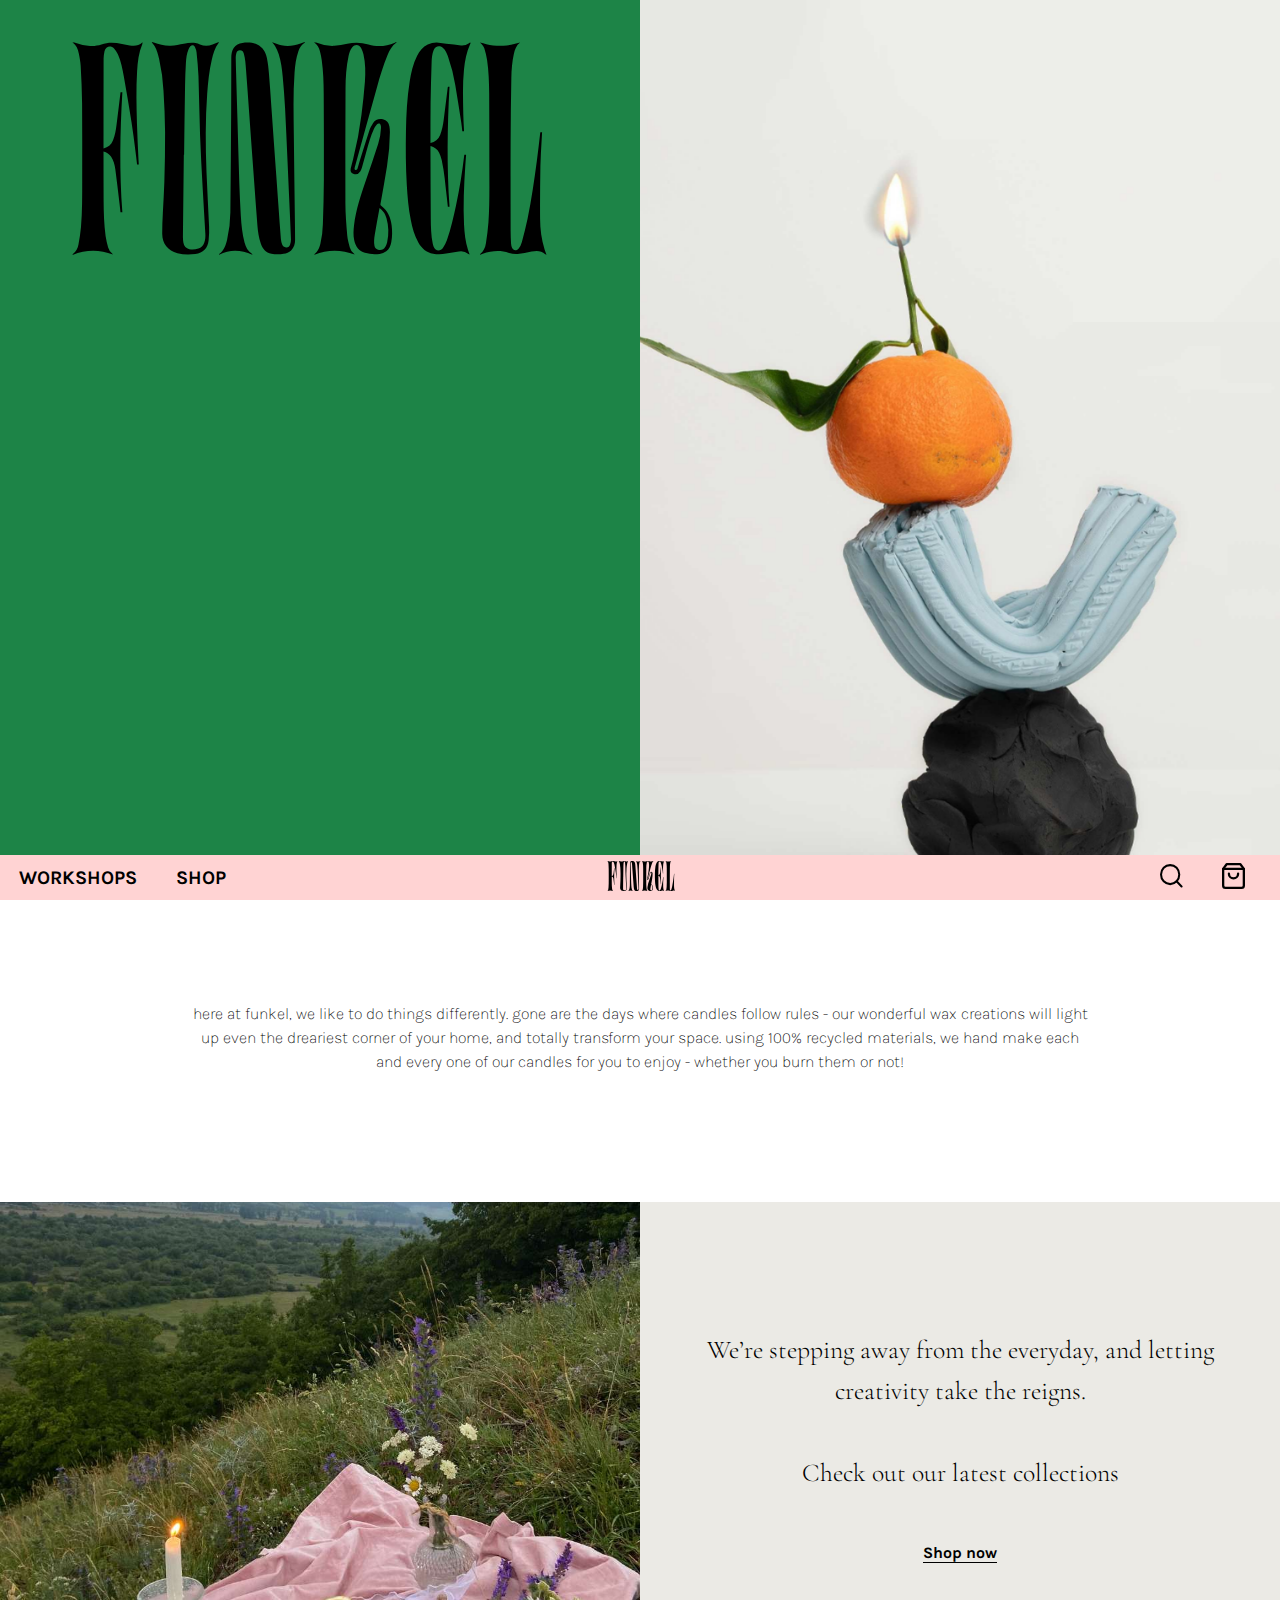
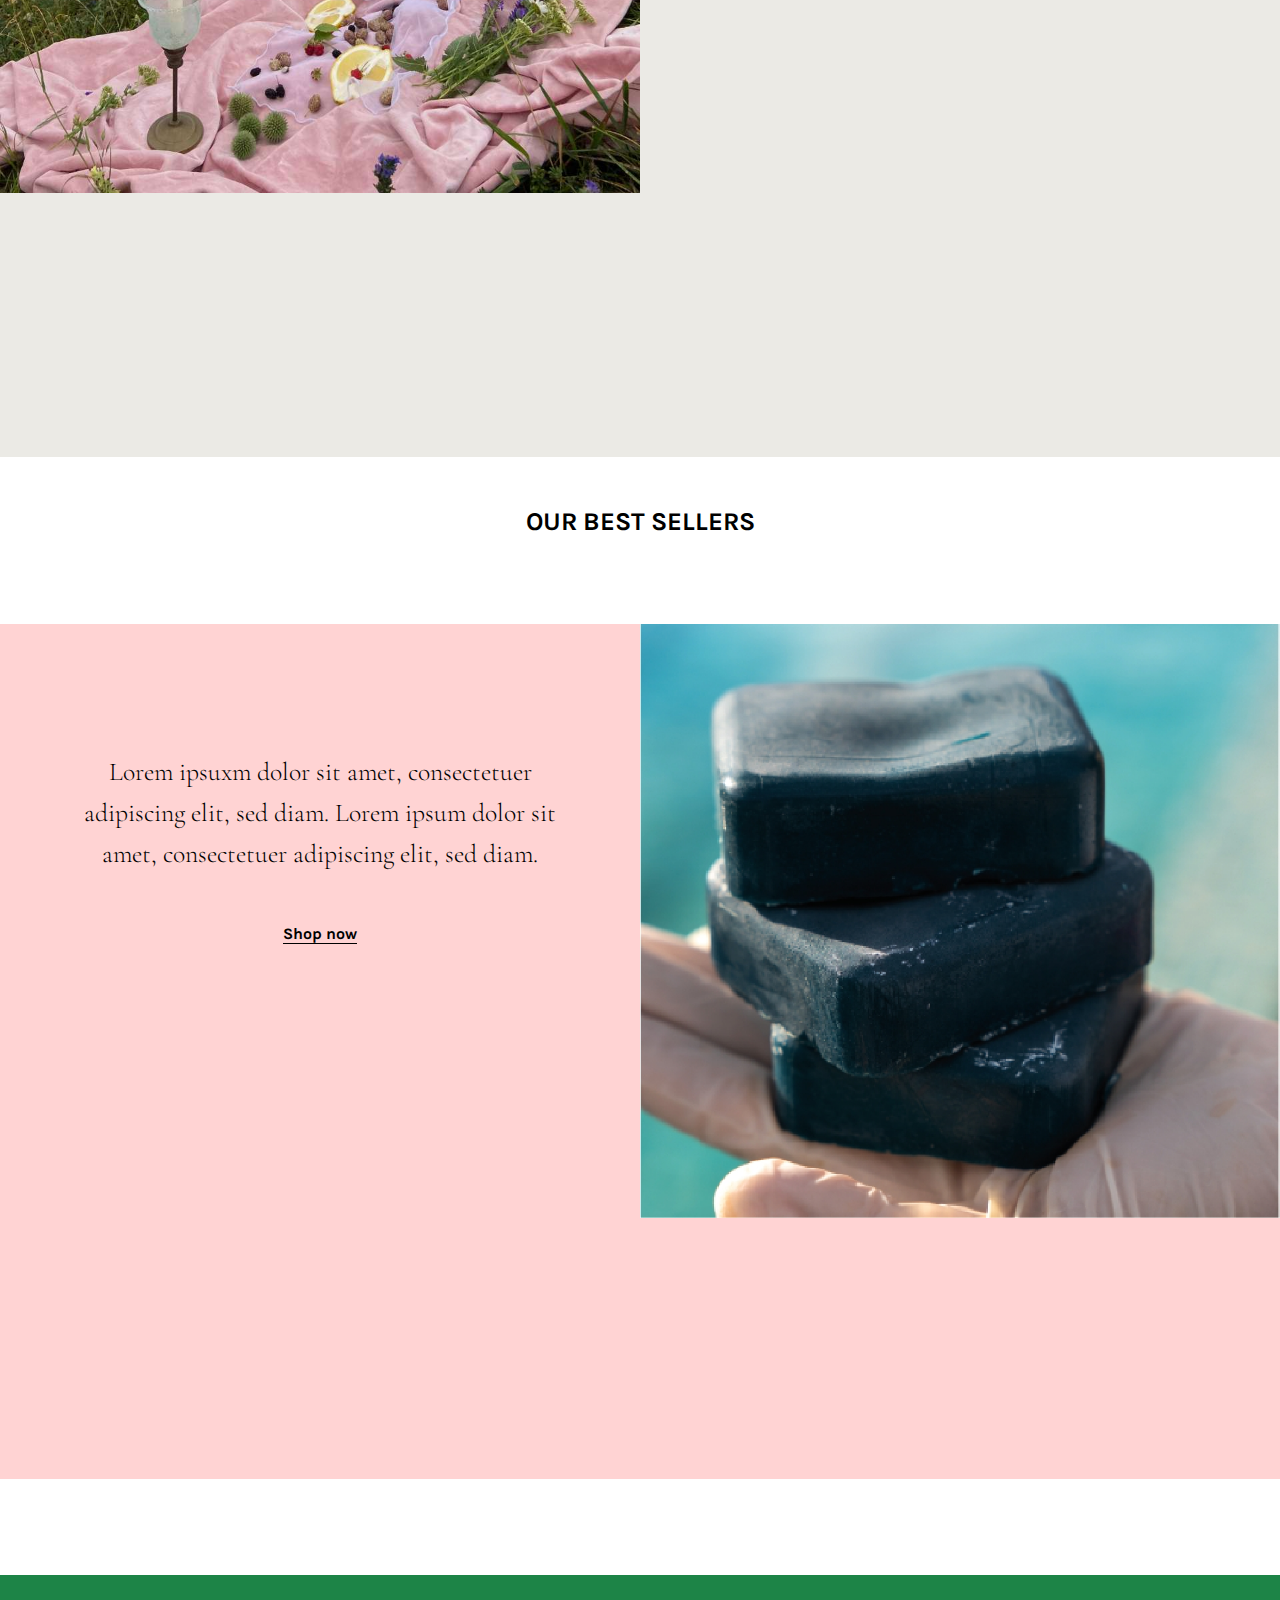
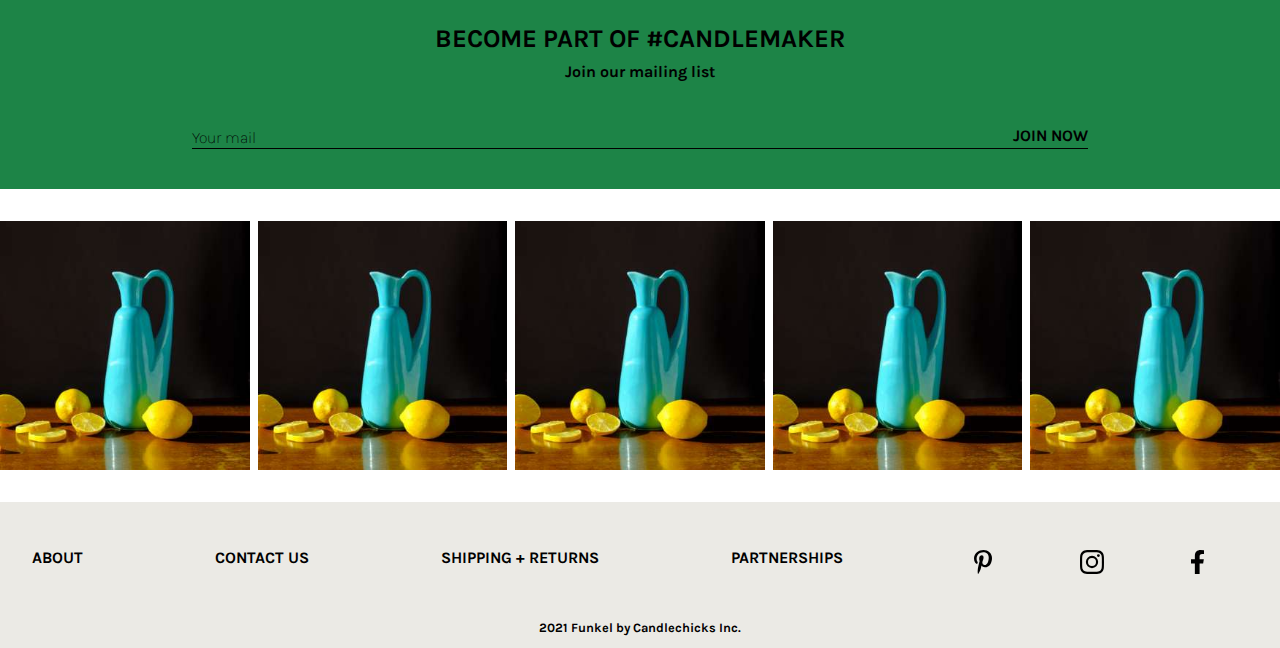
==== commit 5eb4bbc6: "Merge branch 'Anna---finishing-footer'" ====
--- a/index.html
+++ b/index.html
@@ -38,13 +38,14 @@
       </ul>
     </nav></header>
     <main>
-        <h4 class="introText">A short text about Funkel and our philosophy. Learn how to create your own candles at one of Candlechick’s many pottery classes held at our cozy studio in the heart of Copenhagen. We have throwing classes, sculpture classes for all levels. All our classes are small teams and are taught in both Danish.</h4>
+        <h4 class="introText">Here at Funkel, we like to do things differently. Gone are the days where candles follow rules - our wonderful wax creations will light up even the dreariest corner of your home, and totally transform your space. Using 100% recycled materials, we hand make each and every one of our candles for you to enjoy - whether you burn them or not!</h4>
       <section class="moodBanner1"> 
       <div  class="bannerImg1"><img src=img/picnic.jpg alt="Orange whack candle">
         </div>
         <div class="beigeBox">
-        <h2>Lorem ipsuxm dolor sit amet, consectetuer adipiscing elit, sed diam.
-          Lorem ipsum dolor sit amet, consectetuer adipiscing elit, sed diam. </h2>
+        <h2>We’re stepping away from the everyday, and letting creativity take the reigns. <br><br>
+
+          Check out our latest collections </h2>
           <a>Shop now</a>
       </div>
       </section>
@@ -94,8 +95,8 @@
   </div>
       <div class="wrapperFooter">
       <ul class="ul2"><li class="footerInfo"><h3>About</h3></li>
-    <li class="footerInfo"><h3>Contact us</h3></li>
-    <li class="footerInfo"><h3>Shipping + returns</h3></li>
+    <li class="footerInfo"><h3>Contact Us</h3></li>
+    <li class="footerInfo"><h3>Shipping + Returns</h3></li>
     <li class="footerInfo"><h3>Partnerships</h3></li></ul>
     <ul class="ul3"><li class="social"></li>
     <li class="social"><img src="img/pinterest-icon.svg"></li>
--- a/style.css
+++ b/style.css
@@ -5,8 +5,9 @@
 }
 html {
   height: 100%;
-width: 100vw;
-overflow-x: hidden;}
+  width: 100vw;
+  overflow-x: hidden;
+}
 
 img {
   max-width: 100%;
@@ -111,19 +112,24 @@
   height: auto;
 }
 
-.bag {max-width: 1.2em;
+.bag {
+  max-width: 1.2em;
   min-width: 1em;
 }
-.search {max-width: 1.2em;
+.search {
+  max-width: 1.2em;
   min-width: 1em;
 }
 
-.logo {text-align: center;
+.logo {
+  text-align: center;
   height: 3em;
   margin-bottom: -0.2em;
 }
 
-.logo img {height: 100%;}
+.logo img {
+  height: 100%;
+}
 a .link {
   text-align: center;
 }
@@ -217,18 +223,33 @@
 }
 
 button {
-  border: 2px solid var(--color-1);
+  border: 1px solid var(--color-1);
   padding: 1em 1.2em;
   border-radius: 1.5em;
   text-align: center;
   text-decoration: none;
-  font: 1.25em/1 var(--primary-font);
+  font: 1em/1 var(--primary-font);
   font-weight: bold;
   letter-spacing: 0.03em;
   text-transform: uppercase;
   transition: all 0.2s ease;
   cursor: pointer;
   margin: 1em 1em 1em 0em;
+}
+.button2 {
+  border: none;
+  padding: 1em 1.2em;
+  border-radius: 1.5em;
+  text-align: center;
+  text-decoration: none;
+  font: 1em/1 var(--primary-font);
+  font-weight: bold;
+  letter-spacing: 0.03em;
+  text-transform: uppercase;
+  transition: all 0.2s ease;
+  cursor: pointer;
+  margin: 1em 1em 1em 0em;
+  background-color: var(--color-4);
 }
 
 button:hover {
@@ -259,9 +280,9 @@
   /* padding: 4em 4em 2em 4em; */
   font-family: var(--secondary-font);
   font-weight: 300;
-  font-size: 1.9em;
-  line-height: 1.2em;
-  text-align:center;
+  font-size: 1.6em;
+  line-height: 1.6em;
+  text-align: center;
 }
 
 h3 {
@@ -281,12 +302,11 @@
   font-weight: bold;
 }
 
-h5{
-  font-size: .8em;
-  padding-left: .8em;
+h5 {
+  font-size: 0.8em;
+  padding-left: 0.8em;
   line-height: 1.5em;
 }
-
 
 p {
   font-family: var(--primary-font);
@@ -297,30 +317,38 @@
 
 /*footer styling below*/
 
-.wrapEmailInput {display: grid;
+.wrapEmailInput {
+  display: grid;
   grid-template-columns: repeat(1fr);
-  grid-template-areas:
-  ". ym .";
-}
-
-.emailInput {grid-template-areas:ym;
-  border-bottom: 1px black solid; }
+  grid-template-areas: ". ym .";
+}
+
+.emailInput {
+  grid-template-areas: ym;
+  border-bottom: 1px black solid;
+}
 
 .emailBanner {
   background-color: var(--color-3);
   padding-bottom: 2em;
   margin-bottom: 2em;
-margin-top:2em}
-
-.h1Email {text-align: center;
+  margin-top: 2em;
+}
+
+.h1Email {
+  text-align: center;
   padding-top: 2em;
-  padding-bottom: 0.5em;}
-
-.h3Email {text-align: center;
-  text-transform: lowercase;padding-bottom: 3em;
-;}
-
-.wrapperFooter { display: grid;
+  padding-bottom: 0.5em;
+}
+
+.h3Email {
+  text-align: center;
+  text-transform: none;
+  padding-bottom: 3em;
+}
+
+.wrapperFooter {
+  display: grid;
   width: 100%;
   grid-template-columns: 4fr 2fr;
   padding: 2em;
@@ -328,41 +356,55 @@
   padding-top: 3em;
 }
 
-.wrapEmailInput {/* text-align: center; */
-   display: grid;
+.wrapEmailInput {
+  /* text-align: center; */
+  display: grid;
   grid-template-columns: 1fr 70vw 1fr;
-  grid-template-areas:
-  ". ei .";
-}  
-
-.emailInput {grid-area:ei;
+  grid-template-areas: ". ei .";
+}
+
+.emailInput {
+  grid-area: ei;
   display: inline-flex;
   flex-wrap: wrap;
-justify-content: space-between;
-margin-bottom: 0.5em;}
-.ul1  {display: grid;
+  justify-content: space-between;
+  margin-bottom: 0.5em;
+}
+.ul1 {
+  display: grid;
   width: 100vw;
   grid-template-columns: 1fr 1fr 1fr 1fr 1fr;
   grid-column-gap: 0.5em;
 }
 
 .ul1 li {
-  display: inline-flex; padding-bottom: 2em;
-  }
-
-.ul2 {display: flex;
+  display: inline-flex;
+  padding-bottom: 2em;
+}
+
+.ul2 {
+  display: flex;
   flex-wrap: wrap;
   justify-content: space-between;
 }
 
-.ul3 {display: flex;
+.ul3 {
+  display: flex;
   flex-wrap: wrap;
   justify-content: space-around;
 }
 
-.ul3 img {max-height: 1.5em;}
-
-.signature {font-size:0.8em; text-align: center;text-transform: lowercase;padding: 1em;background-color: var(--color-5)};
+.ul3 img {
+  max-height: 1.5em;
+}
+
+.signature {
+  font-size: 0.8em;
+  text-align: center;
+  text-transform: none;
+  padding: 1em;
+  background-color: var(--color-5);
+}
 
 @media only screen and (max-width: 700px) { 
  
@@ -377,7 +419,7 @@
 
   h3, h4, h5, p {
   font-size: 1em;
-line-height: 1.3em;}
+line-height: 1em;}
 
 /*Nav bar mobile styling*/
 
--- a/home-style.css
+++ b/home-style.css
@@ -3,28 +3,29 @@
   height: auto;
 } */
 
-main {overflow-x: hidden;}
-
-
-.banner {display: grid;
+main {
+  overflow-x: hidden;
+}
+
+.banner {
+  display: grid;
   grid-template-columns: 1fr 1fr;
   overflow: hidden;
   height: 100vh;
 }
-  
-  .bannerImg {
+
+.bannerImg {
   background-image: url(img/home-whack6.jpg);
-  background-attachment:scroll;
+  background-attachment: scroll;
   transform: scale(1.5);
-    background-position: center center;
-    z-index: 2;
-    background-repeat: no-repeat;
-    background-size: cover;
-    height: 100%;
-    width: 100%;
-    margin-top: -8em;
-    
-  }
+  background-position: center center;
+  z-index: 2;
+  background-repeat: no-repeat;
+  background-size: cover;
+  height: 100%;
+  width: 100%;
+  margin-top: -8em;
+}
 
 .greenBox {
   top: 0;
@@ -119,7 +120,9 @@
   grid-template-columns: 4fr 1fr;
   text-align: left;
 }
- .container img {width: 100%;}  
+.container img {
+  width: 100%;
+}
 
 .container {background-color:var(--color-5);
   max-height: 100%;height: calc((100vw - 1.5em)/4*(1.2));
@@ -208,6 +211,27 @@
     h2 {font-size: 1.4em;}
     
 
-  }
-     
-  
+  h1 {
+    font-family: var(--primary-font);
+    font-weight: bold;
+    text-transform: uppercase;
+    font-size: 1.4em;
+  }
+
+  section {
+    display: flex;
+    flex-wrap: wrap;
+  }
+
+  h2,
+  h3,
+  h4,
+  h5,
+  p {
+    font-size: 1em;
+  }
+
+  li {
+    font-size: 0.8em;
+  }
+}
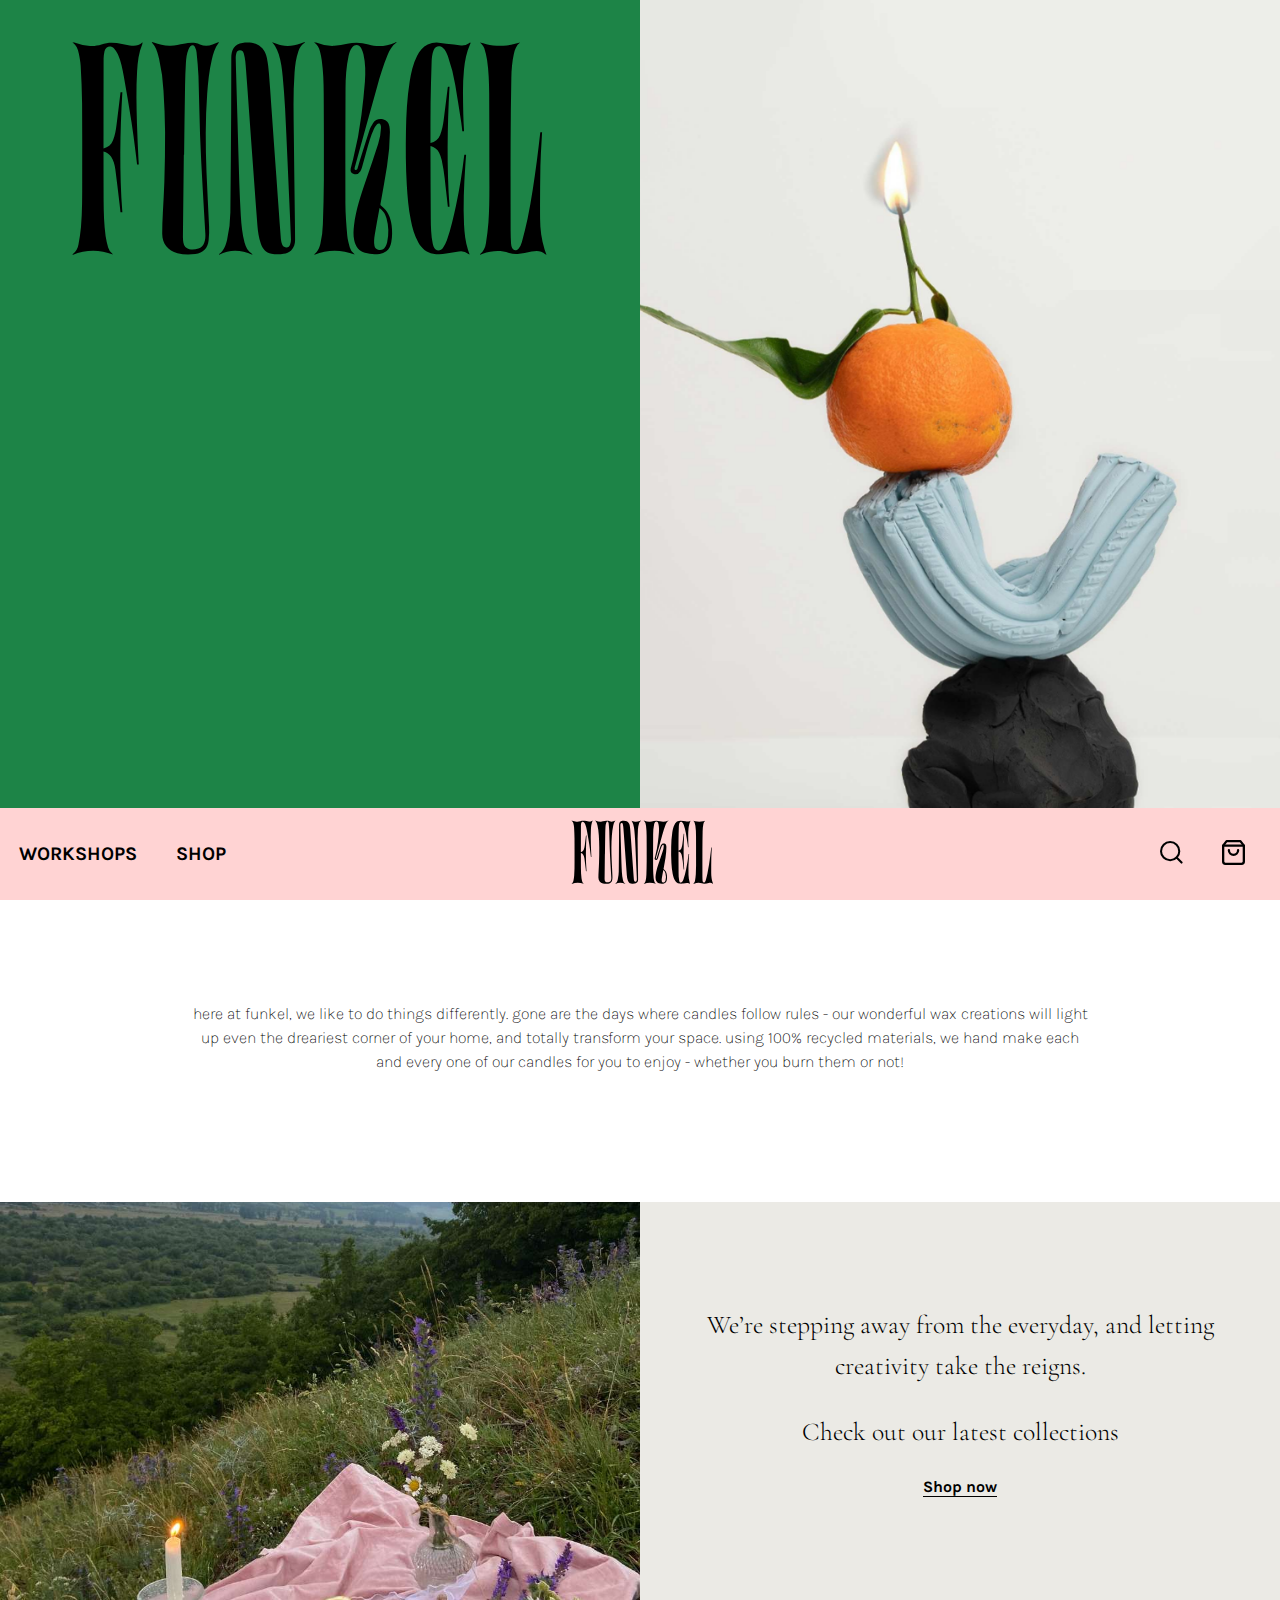
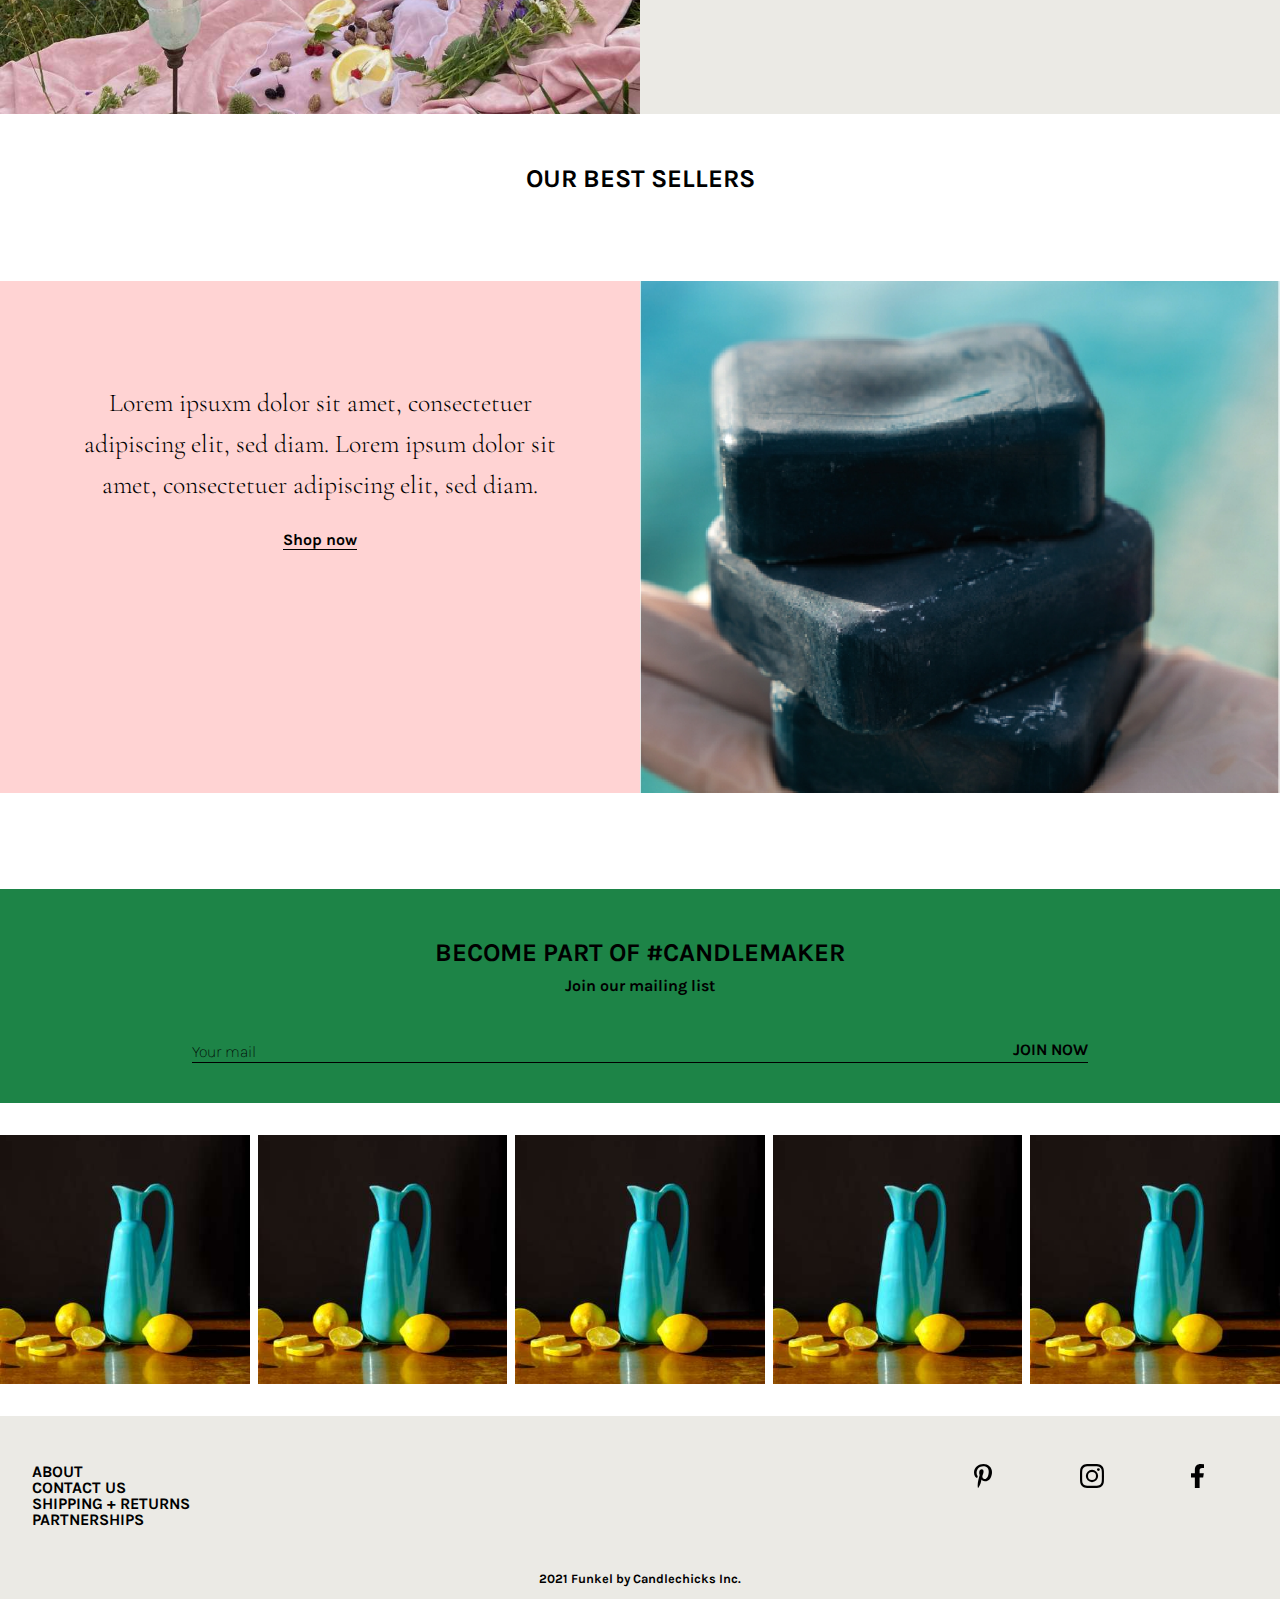
==== commit 01a53ca4: "footer on all pages and links working-ish" ====
--- a/index.html
+++ b/index.html
@@ -25,8 +25,8 @@
         <a href="productlist.html"class="navShop" href="">Shop
         </a>
       </li></div>
-        <li><div class="logo">
-        </a href=""><img src=img/logo.svg></div></div>
+        <li> <a href="index.html"><div class="logo">
+       <img src=img/logo.svg></div></a></div>
       </li>
         <div class="navRight"><li>
         <a href=""><img class="search" src=img/search.svg>
@@ -43,10 +43,10 @@
       <div  class="bannerImg1"><img src=img/picnic.jpg alt="Orange whack candle">
         </div>
         <div class="beigeBox">
-        <h2>We’re stepping away from the everyday, and letting creativity take the reigns. <br><br>
+        <h2>We’re stepping away from the everyday, and letting creativity take the reigns.</h2><h2>
 
           Check out our latest collections </h2>
-          <a>Shop now</a>
+          <a href="productlist.html">Shop now</a>
       </div>
       </section>
       <h1 class="h1TopSellers">Our best sellers</h1>
@@ -72,9 +72,9 @@
                 <div class="beigeBox">
                 <h2>Lorem ipsuxm dolor sit amet, consectetuer adipiscing elit, sed diam.
                   Lorem ipsum dolor sit amet, consectetuer adipiscing elit, sed diam. </h2>
-                  <a>Shop now</a>
+                  <a href="productlist.html">Shop now</a>
               </div>
-              <div  class="bannerImg1"><img src=img/hand.jpg alt="Orange whack candle">
+              <div  class="bannerImg1"><img src=img/hand.jpg alt="wax">
               </div>
               </section>
     </main>
--- a/style.css
+++ b/style.css
@@ -123,12 +123,12 @@
 
 .logo {
   text-align: center;
-  height: 3em;
+  height: 5em;
   margin-bottom: -0.2em;
 }
 
 .logo img {
-  height: 100%;
+  max-height: 105%;
 }
 a .link {
   text-align: center;
@@ -427,8 +427,16 @@
 
 nav a {
   font-size:0.8em;
-  padding: 0em 0em;}
+  padding: 0em 0.5em;}
 
 .navLeft {padding: 1em;}
-}
-
+
+
+
+footer h3 {font-size: 0.8em; line-height: 2em;}
+}
+.ul2 {
+  display:block;
+}
+}
+
--- a/home-style.css
+++ b/home-style.css
@@ -24,8 +24,11 @@
   background-size: cover;
   height: 100%;
   width: 100%;
-  margin-top: -8em;
-}
+  margin-top: -10em;
+  bottom: 0;
+}
+
+.bannerImg {bottom:10vw}
 
 .greenBox {
   top: 0;
@@ -56,14 +59,13 @@
 margin-top: 4em;
 margin-bottom: 4em;}
 
-.beigeBox {z-index: 3; padding: 10vw 5vw 6vw 5vw;
-}
-
-.bannerImg1 {position:relative; height:95vh;}
+.beigeBox {z-index: 3; padding: 8vw 5vw 6vw 5vw;}
+
+.bannerImg1 {position:relative; height:40vw;}
 
 .bannerImg1 img {position: absolute; top: -8vw}
 .beigeBox h2 {
-padding-bottom: 4vw;}
+padding-bottom: 2vw;}
 
 h4 {text-transform: lowercase;
   font-weight: lighter;    
@@ -74,33 +76,6 @@
 
 
 /*styling top sellers*/
-
-#wrapper {
-  background-color: var(--color-4);
-  padding-top: 20px;
-  padding-bottom: 20px;
-  margin: 0 0 0 0;
-}
-#wrapper p {
-  font-family: var(--secondary-font);
-  font-size: 1em;
-  text-align: center;
-  padding: 0 10vw 0 10vw;
-}
-
-#filtersandproductlist {
-  display: grid;
-  grid-template-columns: 1fr 3fr;
-}
-#filters {
-  padding: 12px 50px;
-}
-
-#productlist {
-  display: grid;
-  grid-template-columns: repeat(auto-fit, minmax(300px, 1fr));
-  grid-gap: 1rem;
-}
 
 /* product */
 
@@ -165,6 +140,7 @@
     .mobileHide {display: none;}
 
       .bannerImg { transform: scale(1);
+        bottom: 0;
       background-image: url(img/home-whack6.jpg);
       background-attachment:scroll;
         background-position: center center;
@@ -173,18 +149,18 @@
         background-size: cover;
         height: 100%;
         width: 100%;
-        margin-top: -10em;
+        margin-top: -16em;
       }
-      .bannerImg1 {position:static; height: auto;}
-
+    .bannerImg1 {position:relative; height:auto;width: 100vw;}
       
-      .bannerImg1 img {position:static ; top: -8vw}
-  
+      .bannerImg1 img {position:relative; scale: (2); } 
+      
+      .beigeBox {width:100vw;}
     .greenBox {
       top: 0;
       background-color: var(--color-3);
       z-index: 4;
-      height: 40%;
+      height: 35%;
       width: 100%;
        }
 
@@ -192,30 +168,30 @@
       align-items: center;
     height: 100%;
   width: 100%;}
-  
-    section {
-        display: flex;
-        flex-wrap: wrap;
-    }
-
+
+  
     .moodBanner1 {
      display: flex;
     flex-wrap: wrap;
     }
-    h2 {font-size: 1.4em;}
+
 
       .moodBanner2 {
      display: flex;
     flex-wrap: wrap;
     }
-    h2 {font-size: 1.4em;}
+
+    .moodBanner1 a {font-size: 0.8em;}
+
+  .moodBanner2 a {font-size: 0.8em;}
+   
     
 
   h1 {
     font-family: var(--primary-font);
     font-weight: bold;
     text-transform: uppercase;
-    font-size: 1.4em;
+    font-size: 1em;
   }
 
   section {
@@ -223,6 +199,9 @@
     flex-wrap: wrap;
   }
 
+
+  
+  
   h2,
   h3,
   h4,
@@ -234,4 +213,19 @@
   li {
     font-size: 0.8em;
   }
-}
+
+  .container {background-color:var(--color-5);
+    max-height: 100%;height: calc((100vw - 2.5em)/1*(0.6));
+    overflow:hidden;}
+  
+
+  #topSeller {margin-left: 1em;
+    margin-right: 1em;
+    display: grid;
+    width: 100vw;
+    grid-template-columns: 1fr 1fr;
+    grid-column-gap: 0.5em;
+  }
+  .collection {margin-bottom: 1.5em;}
+  
+}
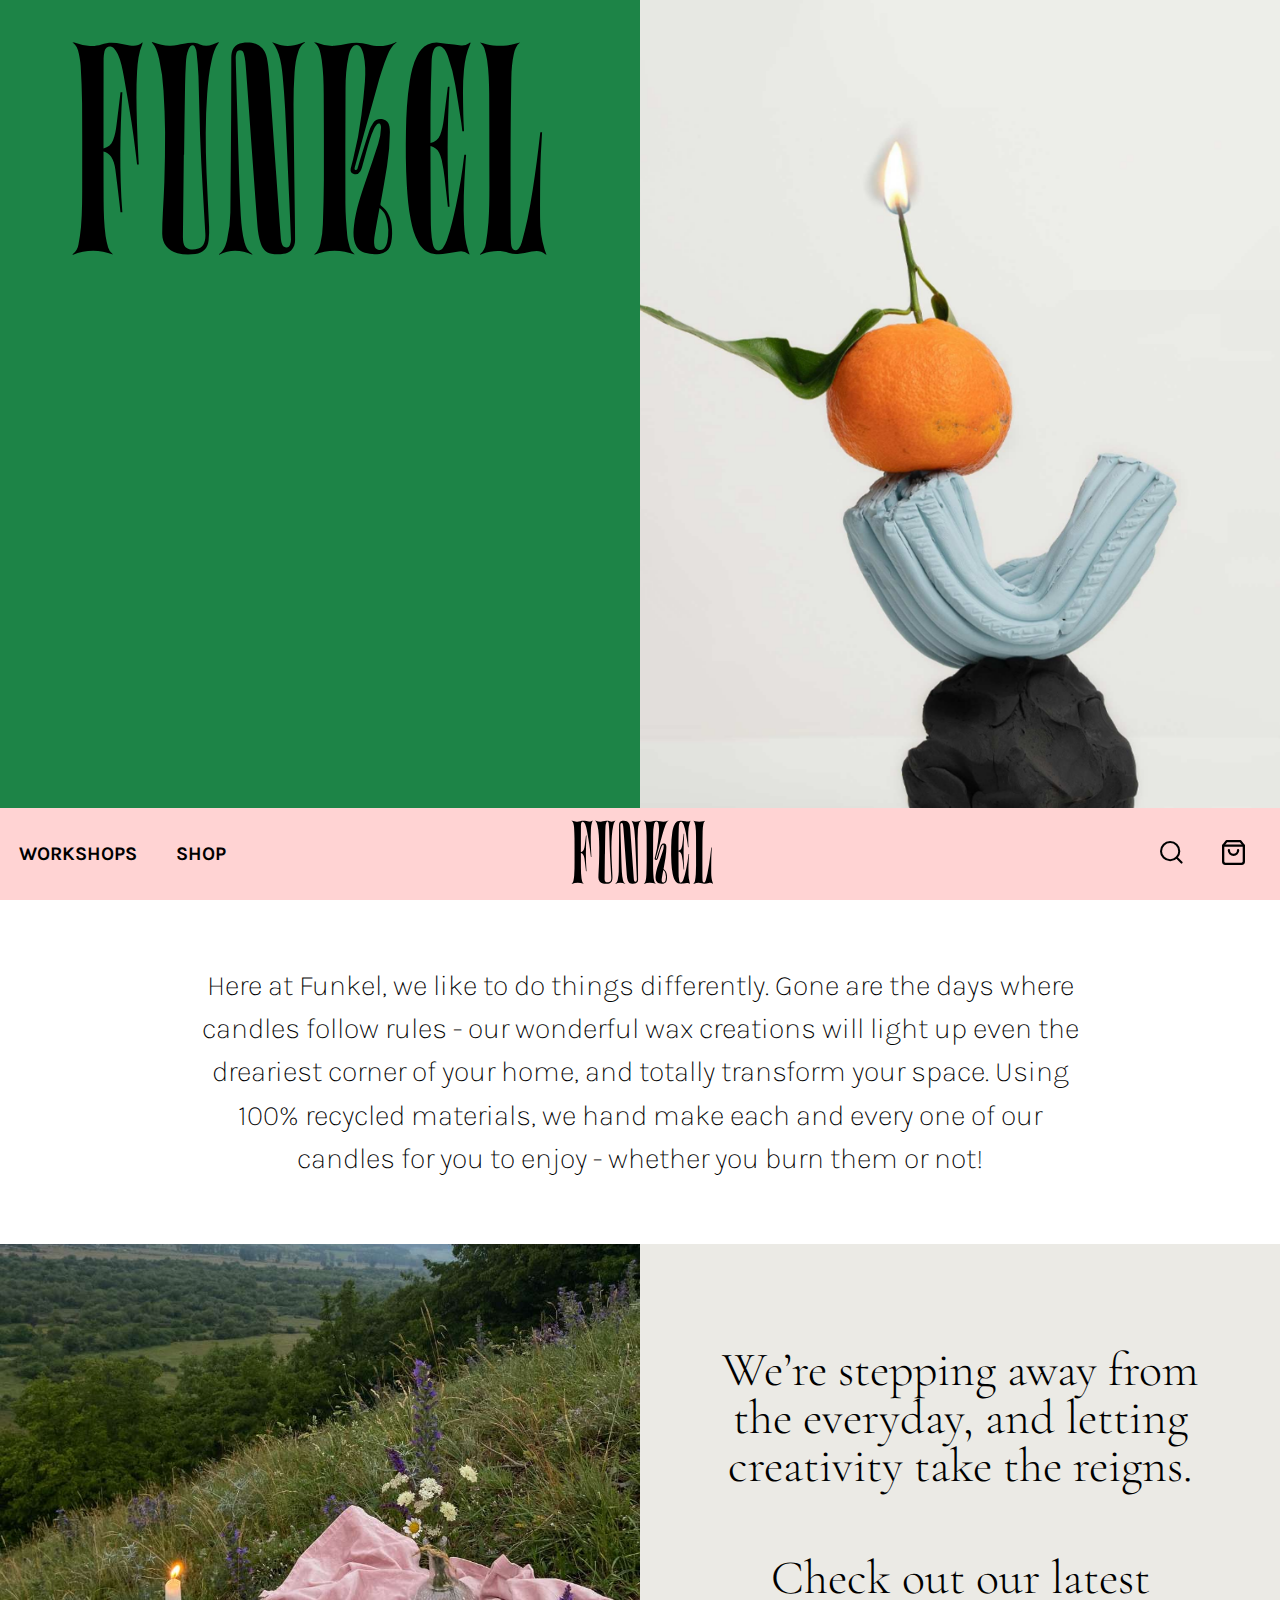
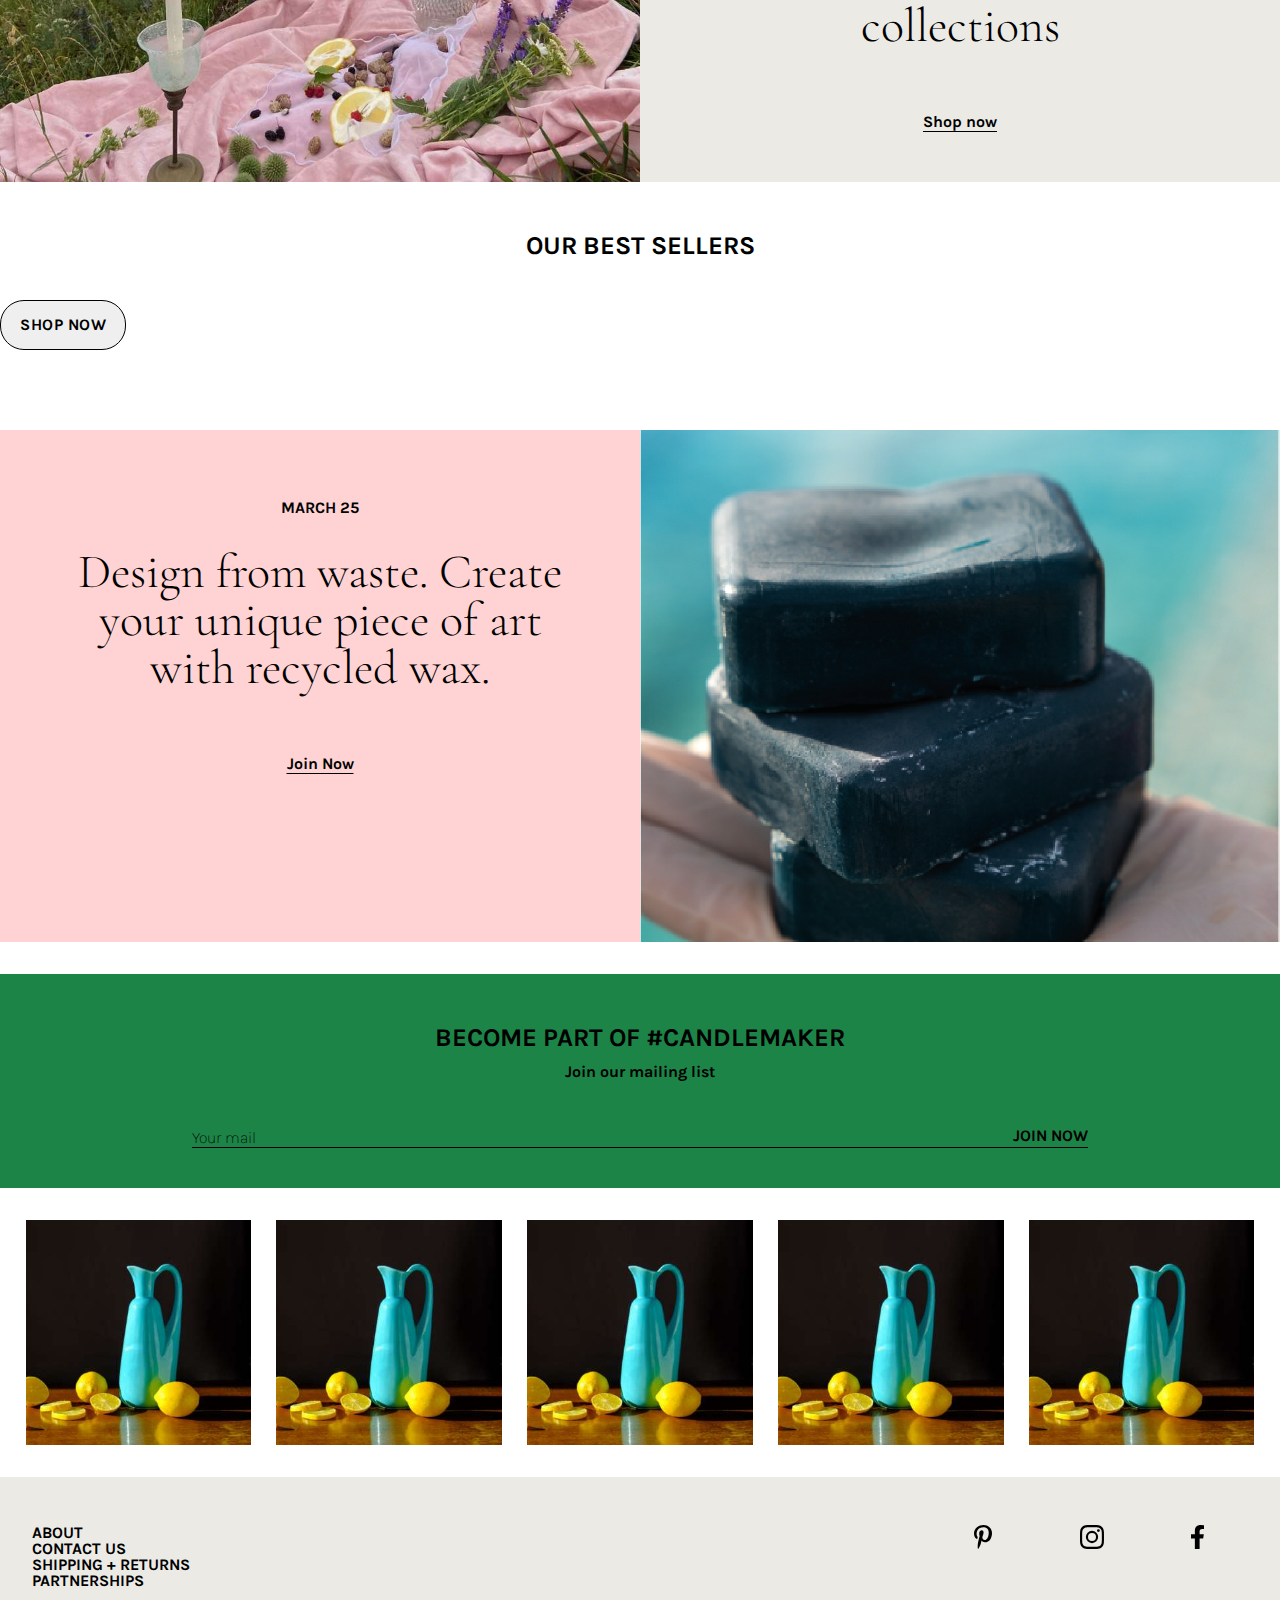
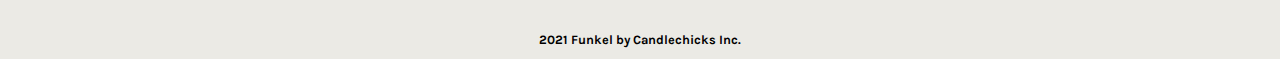
==== commit 16251129: "extra corrections" ====
--- a/index.html
+++ b/index.html
@@ -22,7 +22,7 @@
         <a href="">Workshops </a>
       </li>
         <li>
-        <a href="productlist.html"class="navShop" href="">Shop
+        <a href="productlist.html"class="navShop">Shop
         </a>
       </li></div>
         <li> <a href="index.html"><div class="logo">
@@ -68,11 +68,14 @@
                 </div>
               </a>
             </article></template></section>
+            <button>SHOP NOW</button>
+            
             <section class="moodBanner2"> 
                 <div class="beigeBox">
-                <h2>Lorem ipsuxm dolor sit amet, consectetuer adipiscing elit, sed diam.
-                  Lorem ipsum dolor sit amet, consectetuer adipiscing elit, sed diam. </h2>
-                  <a href="productlist.html">Shop now</a>
+                  <h3>MARCH 25</h3>
+                <h2>Design from waste.
+                  Create your unique piece of art with recycled wax. </h2>
+                  <a href="productlist.html">Join Now</a>
               </div>
               <div  class="bannerImg1"><img src=img/hand.jpg alt="wax">
               </div>
--- a/style.css
+++ b/style.css
@@ -280,8 +280,8 @@
   /* padding: 4em 4em 2em 4em; */
   font-family: var(--secondary-font);
   font-weight: 300;
-  font-size: 1.6em;
-  line-height: 1.6em;
+  font-size: 3em;
+  line-height: 1em;
   text-align: center;
 }
 
@@ -295,9 +295,8 @@
 
 h4 {
   font-family: var(--primary-font);
-  text-transform: uppercase;
-  text-align: center;
-  font-size: 1em;
+  text-align: center;
+  font-size: 1.8em;
   line-height: 1.5em;
   font-weight: bold;
 }
@@ -316,6 +315,7 @@
 }
 
 /*footer styling below*/
+footer{margin: 0 0 0 0;}
 
 .wrapEmailInput {
   display: grid;
@@ -374,7 +374,9 @@
   display: grid;
   width: 100vw;
   grid-template-columns: 1fr 1fr 1fr 1fr 1fr;
-  grid-column-gap: 0.5em;
+  grid-column-gap: 2vw;
+  padding-left: 2vw;
+  padding-right:2vw;
 }
 
 .ul1 li {
--- a/home-style.css
+++ b/home-style.css
@@ -28,7 +28,9 @@
   bottom: 0;
 }
 
-.bannerImg {bottom:10vw}
+.bannerImg {
+  bottom: 10vw;
+}
 
 .greenBox {
   top: 0;
@@ -36,11 +38,12 @@
   z-index: 4;
   height: 100%;
   width: 100%;
-   }
-
-.greenBox img { position: absolute;
-height: 26.5vw;
-width: auto;
+}
+
+.greenBox img {
+  position: absolute;
+  height: 26.5vw;
+  width: auto;
 }
 
 .moodBanner1 {
@@ -48,40 +51,59 @@
   grid-template-columns: 1fr 1fr;
   background-color: var(--color-5);
   z-index: 3;
-overflow-y: hidden;}
+  overflow-y: hidden;
+}
 
 .moodBanner2 {
   display: grid;
   grid-template-columns: 1fr 1fr;
   background-color: var(--color-2);
   z-index: 3;
-overflow-y: hidden;
-margin-top: 4em;
-margin-bottom: 4em;}
-
-.beigeBox {z-index: 3; padding: 8vw 5vw 6vw 5vw;}
-
-.bannerImg1 {position:relative; height:40vw;}
-
-.bannerImg1 img {position: absolute; top: -8vw}
+  overflow-y: hidden;
+  margin-top: 4em;
+}
+
+.beigeBox {
+  z-index: 3;
+  padding: 8vw 5vw 6vw 5vw;
+}
+
+.bannerImg1 {
+  position: relative;
+  height: 40vw;
+}
+
+.bannerImg1 img {
+  position: absolute;
+  top: -8vw;
+}
+.beigeBox h3 {
+  text-align: center;
+  margin-top: -2em;
+  padding-bottom: 2em;
+}
 .beigeBox h2 {
-padding-bottom: 2vw;}
-
-h4 {text-transform: lowercase;
-  font-weight: lighter;    
-  padding: 8vw 15vw 10vw 15vw;
-}
-
-.beigeBox a {margin-bottom: -2vw;}
-
+  padding-bottom: 5vw;
+}
+
+h4 {
+  font-weight: 100;
+  padding: 5vw 15vw 5vw 15vw;
+}
+
+.beigeBox a {
+  margin-bottom: -2vw;
+}
 
 /*styling top sellers*/
 
 /* product */
 
-.h1TopSellers {text-align: center;
+.h1TopSellers {
+  text-align: center;
   padding-top: 2em;
-  padding-bottom:1em;}
+  padding-bottom: 1em;
+}
 
 article img {
   max-width: 100%;
@@ -99,9 +121,12 @@
   width: 100%;
 }
 
-.container {background-color:var(--color-5);
-  max-height: 100%;height: calc((100vw - 1.5em)/4*(1.2));
-  overflow:hidden;}
+.container {
+  background-color: var(--color-5);
+  max-height: 100%;
+  height: calc((90vw) / 4 * (1.2));
+  overflow: hidden;
+}
 
 article h2 {
   font-size: 1.2rem;
@@ -124,68 +149,89 @@
 }
 
 #topSeller {
+  padding-left: 2vw;
+  padding-right: 2vw;
   display: grid;
   width: 100vw;
   grid-template-columns: 1fr 1fr 1fr 1fr;
-  grid-column-gap: 0.5em;
-}
-
-  @media only screen and (max-width: 700px) {
-    .banner {
-      display: flex;
-      flex-wrap: wrap;
-      overflow: hidden;
-    }
-      
-    .mobileHide {display: none;}
-
-      .bannerImg { transform: scale(1);
-        bottom: 0;
-      background-image: url(img/home-whack6.jpg);
-      background-attachment:scroll;
-        background-position: center center;
-        z-index: 2;
-        background-repeat: no-repeat;
-        background-size: cover;
-        height: 100%;
-        width: 100%;
-        margin-top: -16em;
-      }
-    .bannerImg1 {position:relative; height:auto;width: 100vw;}
-      
-      .bannerImg1 img {position:relative; scale: (2); } 
-      
-      .beigeBox {width:100vw;}
-    .greenBox {
-      top: 0;
-      background-color: var(--color-3);
-      z-index: 4;
-      height: 35%;
-      width: 100%;
-       }
-
-    .greenBox img { position:static; display: inline-flex;
-      align-items: center;
+  grid-column-gap: 2vw;
+}
+
+button {
+}
+
+@media only screen and (max-width: 700px) {
+  .banner {
+    display: flex;
+    flex-wrap: wrap;
+    overflow: hidden;
+  }
+
+  .mobileHide {
+    display: none;
+  }
+
+  .bannerImg {
+    transform: scale(1);
+    bottom: 0;
+    background-image: url(img/home-whack6.jpg);
+    background-attachment: scroll;
+    background-position: center center;
+    z-index: 2;
+    background-repeat: no-repeat;
+    background-size: cover;
     height: 100%;
-  width: 100%;}
-
-  
-    .moodBanner1 {
-     display: flex;
-    flex-wrap: wrap;
-    }
-
-
-      .moodBanner2 {
-     display: flex;
-    flex-wrap: wrap;
-    }
-
-    .moodBanner1 a {font-size: 0.8em;}
-
-  .moodBanner2 a {font-size: 0.8em;}
-   
-    
+    width: 100%;
+    margin-top: -16em;
+  }
+  .bannerImg1 {
+    position: relative;
+    height: auto;
+    width: 100vw;
+  }
+
+  .bannerImg1 img {
+    position: relative;
+    scale: (2);
+  }
+
+  .beigeBox {
+    width: 100vw;
+    height: 34vw;
+  }
+  .greenBox {
+    top: 0;
+    background-color: var(--color-3);
+    z-index: 4;
+    height: 35%;
+    width: 100%;
+  }
+
+  .greenBox img {
+    position: static;
+    display: inline-flex;
+    align-items: center;
+    height: 100%;
+    width: 100%;
+  }
+
+  .moodBanner1 {
+    display: flex;
+    flex-wrap: wrap;
+  }
+
+  .moodBanner2 {
+    display: flex;
+    flex-wrap: wrap;
+  }
+
+  .moodBanner1 a {
+    font-size: 0.8em;
+  }
+
+  .moodBanner2 a {
+    font-size: 0.8em;
+  }
 
   h1 {
     font-family: var(--primary-font);
@@ -199,9 +245,6 @@
     flex-wrap: wrap;
   }
 
-
-  
-  
   h2,
   h3,
   h4,
@@ -214,18 +257,22 @@
     font-size: 0.8em;
   }
 
-  .container {background-color:var(--color-5);
-    max-height: 100%;height: calc((100vw - 2.5em)/1*(0.6));
-    overflow:hidden;}
-  
-
-  #topSeller {margin-left: 1em;
+  .container {
+    background-color: var(--color-5);
+    max-height: 100%;
+    height: calc((100vw - 2.5em) / 1 * (0.6));
+    overflow: hidden;
+  }
+
+  #topSeller {
+    margin-left: 1em;
     margin-right: 1em;
     display: grid;
     width: 100vw;
     grid-template-columns: 1fr 1fr;
     grid-column-gap: 0.5em;
   }
-  .collection {margin-bottom: 1.5em;}
-  
-}
+  .collection {
+    margin-bottom: 1.5em;
+  }
+}
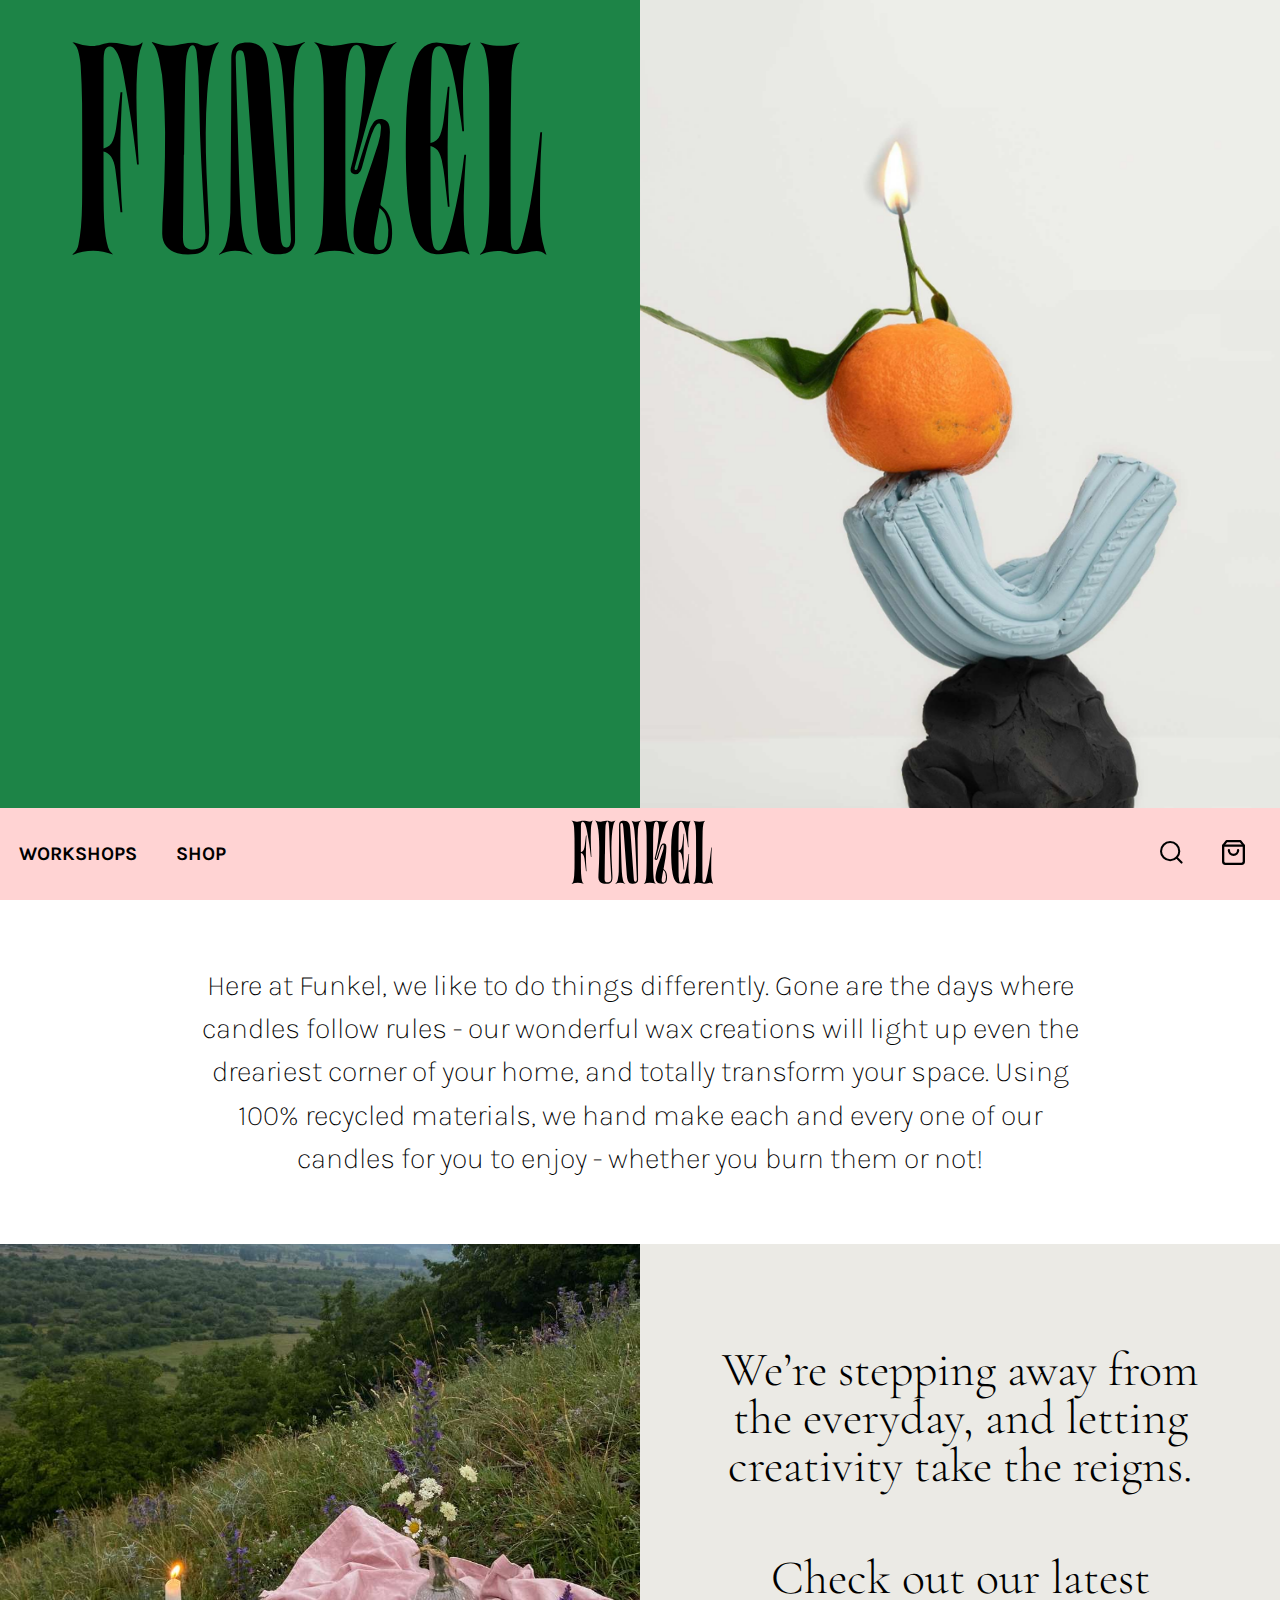
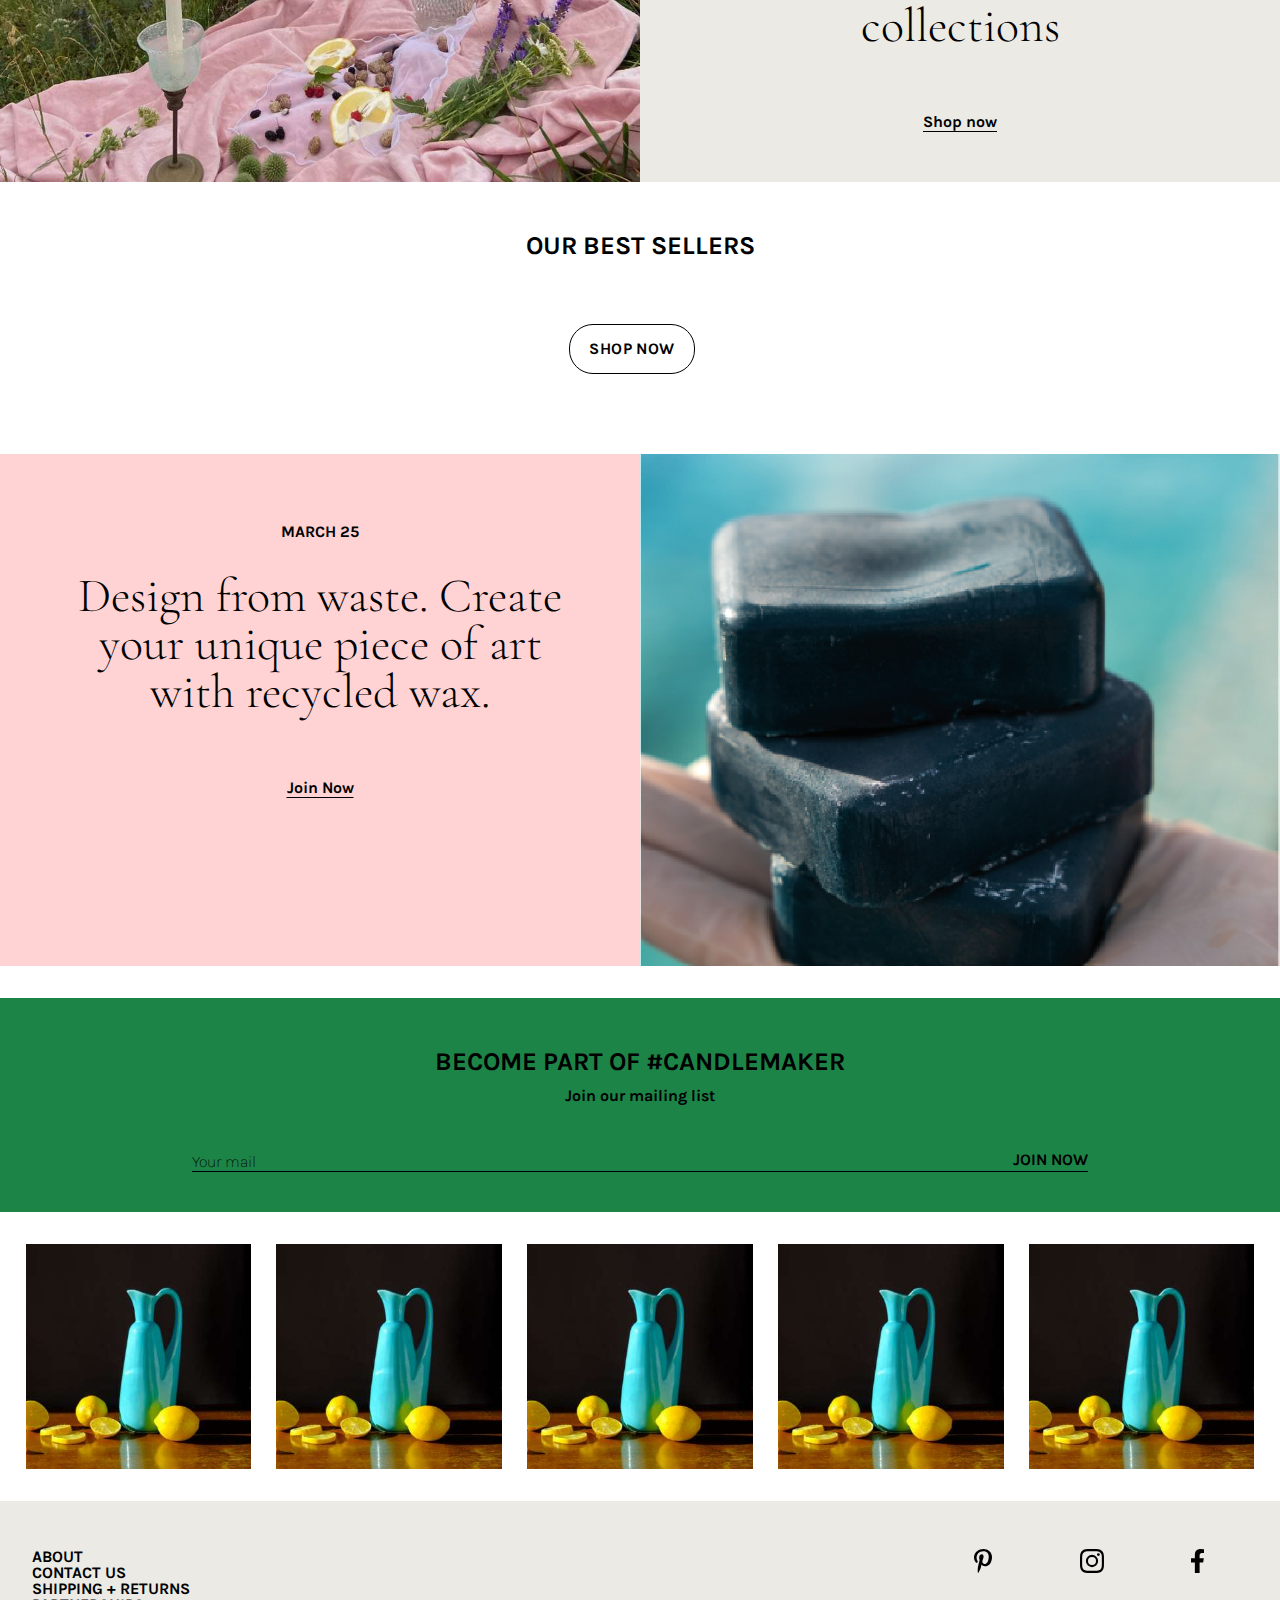
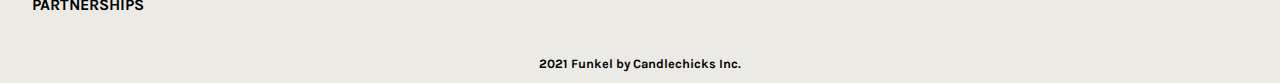
==== commit bf7e5e86: "button change and nav fix" ====
--- a/index.html
+++ b/index.html
@@ -68,7 +68,7 @@
                 </div>
               </a>
             </article></template></section>
-            <button>SHOP NOW</button>
+            <div id="button"><button>SHOP NOW</button></div>
             
             <section class="moodBanner2"> 
                 <div class="beigeBox">
--- a/style.css
+++ b/style.css
@@ -235,6 +235,7 @@
   transition: all 0.2s ease;
   cursor: pointer;
   margin: 1em 1em 1em 0em;
+  background-color: white;
 }
 .button2 {
   border: none;
--- a/home-style.css
+++ b/home-style.css
@@ -157,7 +157,11 @@
   grid-column-gap: 2vw;
 }
 
-button {
+#button {
+  padding-top: 1.5em;
+  display: flex;
+  align-content: center;
+  justify-content: center;
 }
 
 @media only screen and (max-width: 700px) {
